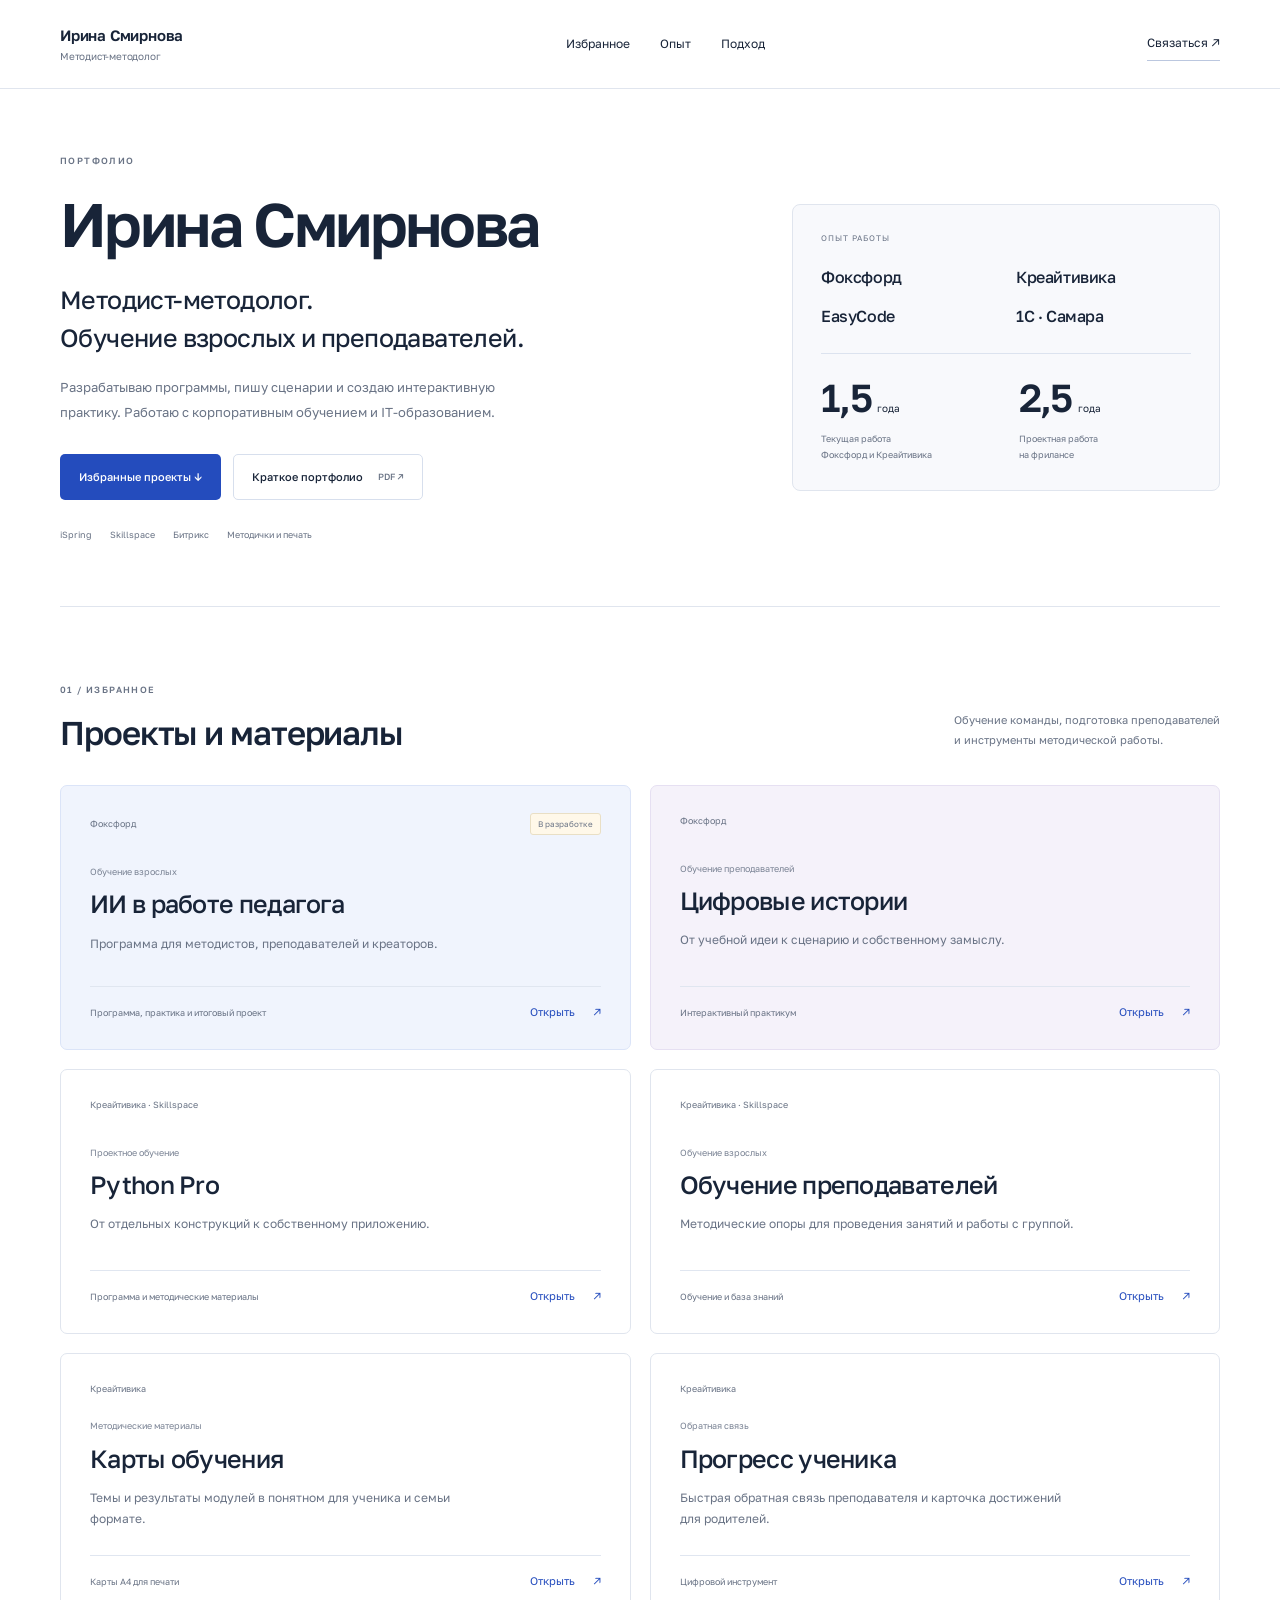
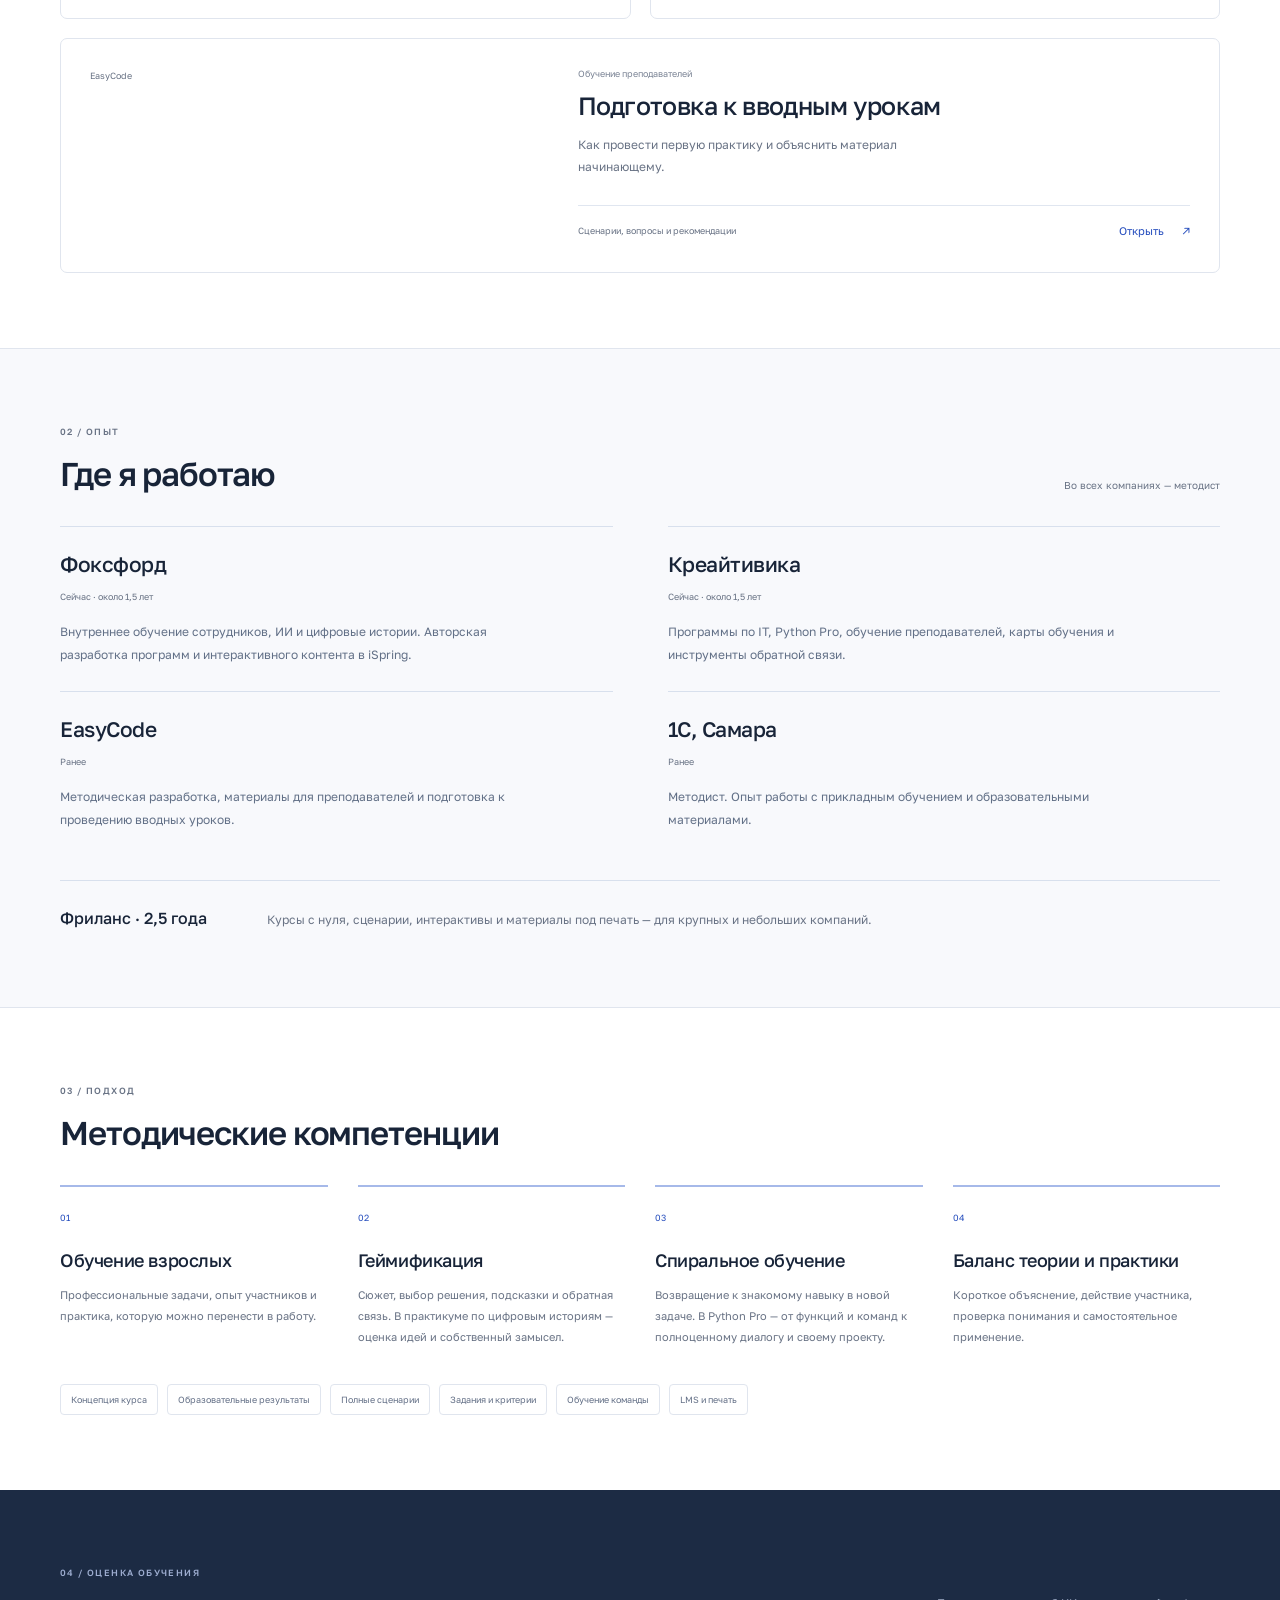
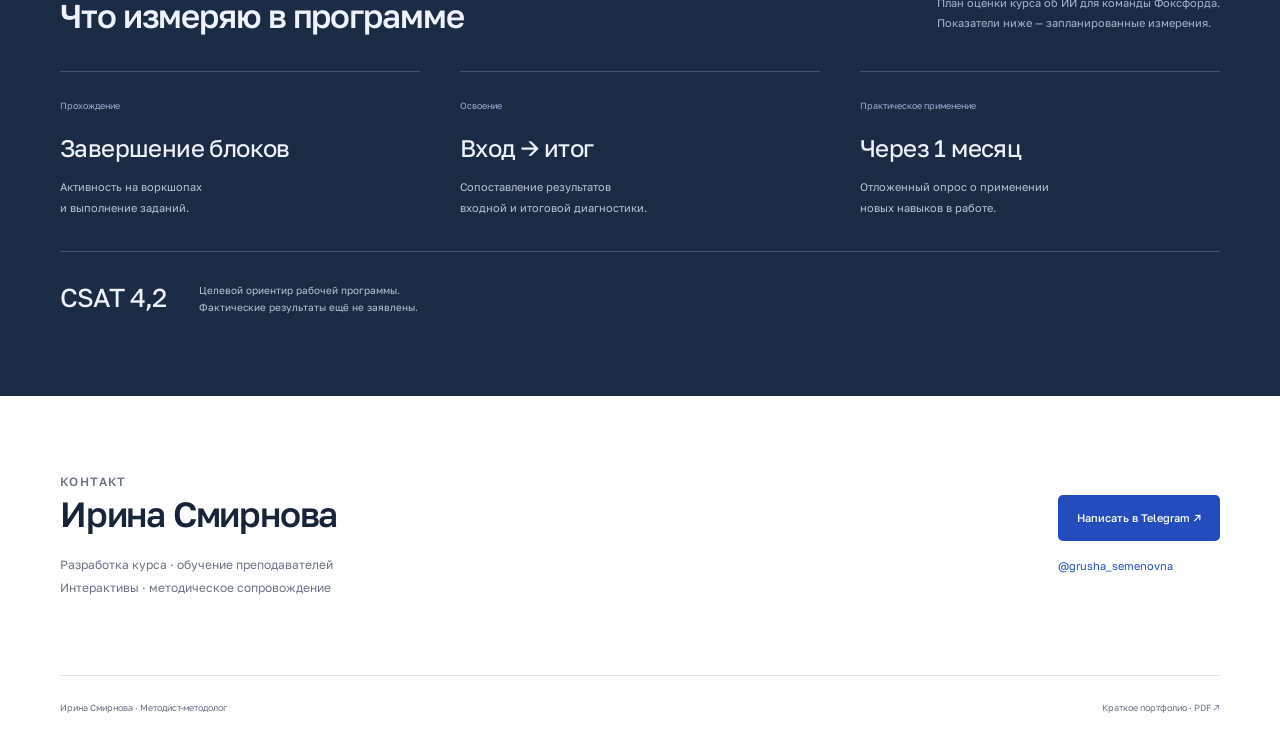
==== index.html @ 862edd88 "Add curated portfolio website and one-page PDF" ====
<!doctype html><html lang="ru"><head><meta charset="utf-8"><meta name="viewport" content="width=device-width,initial-scale=1"><meta name="theme-color" content="#f8f9fc"><meta name="description" content="Ирина Смирнова — методист-методолог. Обучение взрослых и преподавателей, разработка курсов, геймификация, Python Pro и методические материалы."><title>Ирина Смирнова · Методист-методолог</title><link rel="stylesheet" href="style.css"><script src="app.js" defer></script></head><body><a class="skip" href="#main">К содержанию</a>
<header class="header"><div class="wrap nav"><a class="signature" href="#main">Ирина Смирнова<span>Методист-методолог</span></a><nav aria-label="Навигация"><a href="#work">Избранное</a><a href="#experience">Опыт</a><a href="#approach">Подход</a></nav><a class="nav-contact" href="https://t.me/grusha_semenovna" target="_blank" rel="noopener noreferrer">Связаться ↗</a></div></header>
<main id="main"><section class="hero wrap"><div><p class="eyebrow">ПОРТФОЛИО</p><h1>Ирина Смирнова</h1><p class="hero-role">Методист-методолог.<br>Обучение взрослых и преподавателей.</p><p class="hero-intro">Разрабатываю программы, пишу сценарии и создаю интерактивную практику. Работаю с корпоративным обучением и IT-образованием.</p><div class="actions"><a class="button primary" href="#work">Избранные проекты ↓</a><a class="button secondary" href="irina-smirnova-portfolio.pdf" target="_blank" rel="noopener">Краткое портфолио <span class="file-label">PDF ↗</span></a></div><div class="hero-tools"><span>iSpring</span><span>Skillspace</span><span>Битрикс</span><span>Методички и печать</span></div></div><aside class="hero-aside"><div class="aside-label">ОПЫТ РАБОТЫ</div><div class="company-list"><span>Фоксфорд</span><span>Креайтивика</span><span>EasyCode</span><span>1С · Самара</span></div><div class="experience-numbers"><div><strong>1,5<span>года</span></strong><p>Текущая работа<br>Фоксфорд и Креайтивика</p></div><div><strong>2,5<span>года</span></strong><p>Проектная работа<br>на фрилансе</p></div></div></aside></section>
<section class="section wrap" id="work"><div class="section-head"><div><p class="eyebrow">01 / ИЗБРАННОЕ</p><h2>Проекты и материалы</h2></div><p>Обучение команды, подготовка преподавателей<br>и инструменты методической работы.</p></div><div class="project-grid"><article class="project-card featured"><div class="card-meta"><span>Фоксфорд</span><span class="status">В разработке</span></div><div><p class="project-type">Обучение взрослых</p><h3>ИИ в работе педагога</h3><p class="card-subtitle">Программа для методистов, преподавателей и креаторов.</p></div><div class="card-bottom"><span>Программа, практика и итоговый проект</span><button data-open="ai" aria-label="Открыть проект: ИИ в работе педагога">Открыть <span aria-hidden="true">↗</span></button></div></article><article class="project-card featured"><div class="card-meta"><span>Фоксфорд</span></div><div><p class="project-type">Обучение преподавателей</p><h3>Цифровые истории</h3><p class="card-subtitle">От учебной идеи к сценарию и собственному замыслу.</p></div><div class="card-bottom"><span>Интерактивный практикум</span><button data-open="stories" aria-label="Открыть проект: Цифровые истории">Открыть <span aria-hidden="true">↗</span></button></div></article><article class="project-card "><div class="card-meta"><span>Креайтивика · Skillspace</span></div><div><p class="project-type">Проектное обучение</p><h3>Python Pro</h3><p class="card-subtitle">От отдельных конструкций к собственному приложению.</p></div><div class="card-bottom"><span>Программа и методические материалы</span><button data-open="python" aria-label="Открыть проект: Python Pro">Открыть <span aria-hidden="true">↗</span></button></div></article><article class="project-card "><div class="card-meta"><span>Креайтивика · Skillspace</span></div><div><p class="project-type">Обучение взрослых</p><h3>Обучение преподавателей</h3><p class="card-subtitle">Методические опоры для проведения занятий и работы с группой.</p></div><div class="card-bottom"><span>Обучение и база знаний</span><button data-open="teachers" aria-label="Открыть проект: Обучение преподавателей">Открыть <span aria-hidden="true">↗</span></button></div></article><article class="project-card "><div class="card-meta"><span>Креайтивика</span></div><div><p class="project-type">Методические материалы</p><h3>Карты обучения</h3><p class="card-subtitle">Темы и результаты модулей в понятном для ученика и семьи формате.</p></div><div class="card-bottom"><span>Карты A4 для печати</span><button data-open="maps" aria-label="Открыть проект: Карты обучения">Открыть <span aria-hidden="true">↗</span></button></div></article><article class="project-card "><div class="card-meta"><span>Креайтивика</span></div><div><p class="project-type">Обратная связь</p><h3>Прогресс ученика</h3><p class="card-subtitle">Быстрая обратная связь преподавателя и карточка достижений для родителей.</p></div><div class="card-bottom"><span>Цифровой инструмент</span><button data-open="progress" aria-label="Открыть проект: Прогресс ученика">Открыть <span aria-hidden="true">↗</span></button></div></article><article class="project-card "><div class="card-meta"><span>EasyCode</span></div><div><p class="project-type">Обучение преподавателей</p><h3>Подготовка к вводным урокам</h3><p class="card-subtitle">Как провести первую практику и объяснить материал начинающему.</p></div><div class="card-bottom"><span>Сценарии, вопросы и рекомендации</span><button data-open="intro" aria-label="Открыть проект: Подготовка к вводным урокам">Открыть <span aria-hidden="true">↗</span></button></div></article></div></section>
<section class="experience-section" id="experience"><div class="section wrap"><div class="section-head"><div><p class="eyebrow">02 / ОПЫТ</p><h2>Где я работаю</h2></div><span class="small-label">Во всех компаниях — методист</span></div><div class="jobs"><article class="job"><div><h3>Фоксфорд</h3><span>Сейчас · около 1,5 лет</span></div><p>Внутреннее обучение сотрудников, ИИ и цифровые истории. Авторская разработка программ и интерактивного контента в iSpring.</p></article><article class="job"><div><h3>Креайтивика</h3><span>Сейчас · около 1,5 лет</span></div><p>Программы по IT, Python Pro, обучение преподавателей, карты обучения и инструменты обратной связи.</p></article><article class="job"><div><h3>EasyCode</h3><span>Ранее</span></div><p>Методическая разработка, материалы для преподавателей и подготовка к проведению вводных уроков.</p></article><article class="job"><div><h3>1С, Самара</h3><span>Ранее</span></div><p>Методист. Опыт работы с прикладным обучением и образовательными материалами.</p></article></div><div class="freelance"><h3>Фриланс · 2,5 года</h3><p>Курсы с нуля, сценарии, интерактивы и материалы под печать — для крупных и небольших компаний.</p></div></div></section>
<section class="section wrap" id="approach"><div class="section-head"><div><p class="eyebrow">03 / ПОДХОД</p><h2>Методические компетенции</h2></div></div><div class="method-grid"><article><span>01</span><h3>Обучение взрослых</h3><p>Профессиональные задачи, опыт участников и практика, которую можно перенести в работу.</p></article><article><span>02</span><h3>Геймификация</h3><p>Сюжет, выбор решения, подсказки и обратная связь. В практикуме по цифровым историям — оценка идей и собственный замысел.</p></article><article><span>03</span><h3>Спиральное обучение</h3><p>Возвращение к знакомому навыку в новой задаче. В Python Pro — от функций и команд к полноценному диалогу и своему проекту.</p></article><article><span>04</span><h3>Баланс теории и практики</h3><p>Короткое объяснение, действие участника, проверка понимания и самостоятельное применение.</p></article></div><div class="skill-strip"><span>Концепция курса</span><span>Образовательные результаты</span><span>Полные сценарии</span><span>Задания и критерии</span><span>Обучение команды</span><span>LMS и печать</span></div></section>
<section class="metrics-section"><div class="section wrap"><div class="section-head"><div><p class="eyebrow">04 / ОЦЕНКА ОБУЧЕНИЯ</p><h2>Что измеряю в программе</h2></div><p>План оценки курса об ИИ для команды Фоксфорда.<br>Показатели ниже — запланированные измерения.</p></div><div class="metrics"><article><span>Прохождение</span><h3>Завершение блоков</h3><p>Активность на воркшопах<br>и выполнение заданий.</p></article><article><span>Освоение</span><h3>Вход → итог</h3><p>Сопоставление результатов<br>входной и итоговой диагностики.</p></article><article><span>Практическое применение</span><h3>Через 1 месяц</h3><p>Отложенный опрос о применении<br>новых навыков в работе.</p></article></div><div class="csat"><strong>CSAT 4,2</strong><span>Целевой ориентир рабочей программы.<br>Фактические результаты ещё не заявлены.</span></div></div></section>
<section class="contact section wrap"><div><p class="eyebrow">КОНТАКТ</p><h2>Ирина Смирнова</h2><p>Разработка курса · обучение преподавателей<br>Интерактивы · методическое сопровождение</p></div><div><a class="button primary" href="https://t.me/grusha_semenovna" target="_blank" rel="noopener noreferrer">Написать в Telegram ↗</a><a class="contact-handle" href="https://t.me/grusha_semenovna" target="_blank" rel="noopener noreferrer">@grusha_semenovna</a></div></section></main><footer class="wrap footer"><span>Ирина Смирнова · Методист-методолог</span><a href="irina-smirnova-portfolio.pdf" target="_blank" rel="noopener">Краткое портфолио · PDF ↗</a></footer><dialog id="project-dialog" aria-labelledby="project-title"><div class="dialog-top"><span id="project-company"></span><button id="close-project" aria-label="Закрыть">×</button></div><div id="project-content"></div></dialog></body></html>
---- style.css ----
@import url('https://fonts.googleapis.com/css2?family=Golos+Text:wght@400;450;500;550;600;650;700&display=swap');
:root{--ink:#182438;--muted:#697385;--blue:#244cbd;--line:#e0e5ee;--light:#f8f9fc}*{box-sizing:border-box}html{scroll-behavior:smooth;scroll-padding-top:100px}body{margin:0;color:var(--ink);background:#fff;font:14px/1.7 'Golos Text',Arial,sans-serif}a{color:inherit;text-decoration:none}button{font:inherit;cursor:pointer}a:hover{color:var(--blue)}:focus-visible{outline:3px solid #c99430;outline-offset:5px}::selection{background:#dfe7ff}.wrap{width:min(1160px,calc(100% - 96px));margin:auto}.header{position:sticky;top:0;z-index:20;background:#ffffffed;backdrop-filter:blur(12px);border-bottom:1px solid var(--line)}.nav{height:88px;display:flex;justify-content:space-between;align-items:center;gap:30px}.signature{font-size:15px;font-weight:600;letter-spacing:-.2px;line-height:1.4}.signature span{display:block;font-size:10px;font-weight:400;color:var(--muted);margin-top:3px}.nav nav{display:flex;gap:30px;font-size:12px}.nav-contact{font-size:12px;border-bottom:1px solid #bbc7df;padding:6px 0}.hero{display:grid;grid-template-columns:1.5fr 1fr;gap:90px;align-items:center;padding-top:64px;padding-bottom:64px}.eyebrow{font-size:9px;letter-spacing:1.4px;font-weight:550;color:var(--muted);margin:0 0 22px}.hero h1{font-size:clamp(36px,4.8vw,62px);line-height:1.12;font-weight:600;letter-spacing:-2.6px;margin:0 0 22px}.hero-role{font-size:25px;font-weight:450;line-height:1.5;letter-spacing:-.6px;margin:0 0 19px}.hero-intro{font-size:13px;color:var(--muted);line-height:1.9;max-width:490px;margin:0}.actions{display:flex;gap:12px;flex-wrap:wrap;margin-top:30px}.button{display:inline-flex;align-items:center;justify-content:center;gap:15px;border:1px solid transparent;border-radius:5px;padding:13px 18px;font-size:11px;font-weight:500;line-height:1.6;transition:background .15s}.primary{background:var(--blue);color:white}.primary:hover{background:#193b9e;color:white}.secondary{background:white;border-color:#d7dfed}.secondary:hover{background:#f6f8fc}.file-label{font-size:9px;color:var(--muted)}.hero-tools{display:flex;gap:18px;flex-wrap:wrap;font-size:9px;color:var(--muted);margin-top:27px}.hero-aside{border:1px solid var(--line);border-radius:8px;padding:27px 28px;background:var(--light)}.aside-label{font-size:8px;letter-spacing:1px;color:var(--muted);margin-bottom:20px}.company-list{display:grid;grid-template-columns:1fr 1fr;gap:17px 20px;font-size:16px;line-height:1.4;font-weight:500;letter-spacing:-.4px}.experience-numbers{display:grid;grid-template-columns:1fr 1fr;gap:25px;border-top:1px solid #dce3ef;margin-top:26px;padding-top:24px}.experience-numbers strong{font-size:39px;line-height:1;font-weight:550;letter-spacing:-1.6px}.experience-numbers strong span{font-size:10px;font-weight:400;letter-spacing:0;margin-left:6px}.experience-numbers p{font-size:9px;line-height:1.8;color:var(--muted);margin:12px 0 0}.section{padding-top:75px;padding-bottom:75px}#work{border-top:1px solid var(--line)}.section-head{display:flex;justify-content:space-between;align-items:flex-end;gap:40px;margin-bottom:32px}.section-head .eyebrow{margin-bottom:14px}.section-head h2{font-size:33px;font-weight:550;letter-spacing:-1.1px;line-height:1.25;margin:0}.section-head>p{font-size:11px;color:var(--muted);line-height:1.8;margin:0 0 3px}.project-grid{display:grid;grid-template-columns:1fr 1fr;gap:19px}.project-card{border:1px solid var(--line);border-radius:7px;min-height:265px;padding:27px 29px;display:flex;flex-direction:column;justify-content:space-between;gap:22px;background:white}.project-card.featured{background:#f0f4fd;border-color:#dbe4f8}.project-card.featured:nth-child(2){background:#f5f2fa;border-color:#e6e0f2}.card-meta{display:flex;justify-content:space-between;align-items:center;gap:15px;font-size:9px;color:var(--muted)}.status{font-size:8px;background:#fff8e9;padding:4px 7px;border:1px solid #e9dfc5;border-radius:3px;line-height:1.5;white-space:nowrap}.project-type{font-size:9px;color:#7b8495;margin:0 0 9px}.project-card h3{font-size:25px;font-weight:500;letter-spacing:-.7px;line-height:1.25;margin:0 0 13px}.card-subtitle{font-size:12px;line-height:1.8;max-width:400px;color:var(--muted);margin:0}.card-bottom{border-top:1px solid #e0e6f0;display:flex;justify-content:space-between;gap:20px;align-items:center;padding-top:16px;margin-top:3px}.card-bottom>span{font-size:9px;color:var(--muted)}.card-bottom button{background:none;border:0;padding:0;display:flex;gap:18px;color:var(--blue);font-size:11px;white-space:nowrap}.project-card:last-child{grid-column:1/-1;min-height:235px;display:grid;grid-template-columns:1fr 1.4fr;gap:20px 50px;align-items:start}.project-card:last-child .card-meta{grid-row:1/3;display:block;padding-top:2px}.project-card:last-child .card-bottom{grid-column:2}.experience-section{background:var(--light);border-block:1px solid var(--line)}.small-label{font-size:10px;color:var(--muted)}.jobs{display:grid;grid-template-columns:1fr 1fr;gap:0 55px}.job{display:grid;grid-template-columns:1fr;gap:14px;border-top:1px solid #d8e0ed;padding:24px 0}.job h3{font-size:21px;font-weight:500;letter-spacing:-.5px;line-height:1.3;margin:0 0 5px}.job span{font-size:9px;color:var(--muted)}.job p{font-size:12px;line-height:1.9;color:#627087;margin:0;max-width:450px}.freelance{display:flex;align-items:baseline;gap:60px;margin-top:24px;border-top:1px solid #d8e0ed;padding-top:24px}.freelance h3{font-size:16px;font-weight:500;white-space:nowrap;margin:0}.freelance p{font-size:12px;color:var(--muted);margin:0}.method-grid{display:grid;grid-template-columns:repeat(4,1fr);gap:30px}.method-grid article{border-top:2px solid #a6b9e9;padding-top:17px}.method-grid article>span{font-size:9px;color:var(--blue)}.method-grid h3{font-size:18px;font-weight:500;letter-spacing:-.4px;line-height:1.35;margin:20px 0 13px}.method-grid p{font-size:11px;line-height:1.9;color:var(--muted);margin:0}.skill-strip{display:flex;flex-wrap:wrap;gap:9px;margin-top:36px}.skill-strip span{border:1px solid var(--line);border-radius:4px;padding:7px 10px;font-size:9px;color:#647087}.metrics-section{background:#1c2b44;color:#edf2fc}.metrics-section .eyebrow{color:#9dadd0}.metrics-section .section-head>p{color:#aab8d1}.metrics{display:grid;grid-template-columns:repeat(3,1fr);gap:40px;margin-top:35px}.metrics article{border-top:1px solid #465574;padding-top:20px}.metrics article>span{font-size:9px;color:#9eb1d7}.metrics h3{font-size:24px;font-weight:450;letter-spacing:-.6px;margin:17px 0 14px;line-height:1.25}.metrics p{font-size:11px;color:#b9c5db;line-height:1.9;margin:0}.csat{display:flex;gap:32px;align-items:center;border-top:1px solid #465574;margin-top:33px;padding-top:24px}.csat strong{font-size:26px;letter-spacing:-.8px;font-weight:450}.csat>span{font-size:10px;color:#b9c5db;line-height:1.7}.contact{display:flex;justify-content:space-between;align-items:center;gap:40px}.contact h2{font-size:35px;font-weight:550;letter-spacing:-1.2px;line-height:1.25;margin:0 0 17px}.contact p{font-size:12px;color:var(--muted);line-height:1.9;margin:0}.contact-handle{display:block;font-size:11px;color:var(--blue);margin-top:16px}.footer{display:flex;justify-content:space-between;align-items:center;gap:25px;border-top:1px solid var(--line);padding-top:24px;padding-bottom:29px;color:var(--muted);font-size:9px}.skip{position:fixed;left:15px;top:-80px;background:var(--blue);padding:10px 20px;color:white;z-index:50}.skip:focus{top:10px}dialog{border:0;border-radius:9px;width:min(640px,calc(100% - 36px));max-height:85vh;background:white;padding:26px 32px 29px;color:var(--ink);box-shadow:0 20px 100px #12234455}dialog::backdrop{background:#16223bba;backdrop-filter:blur(4px)}.dialog-top{display:flex;justify-content:space-between;align-items:center;font-size:10px;color:var(--muted);border-bottom:1px solid var(--line);padding-bottom:17px;margin-bottom:25px}.dialog-top button{background:none;border:0;font-size:29px;line-height:1;padding:0 4px}#project-content .eyebrow{font-size:9px;margin-bottom:12px}#project-content h2{font-size:31px;font-weight:500;letter-spacing:-1px;line-height:1.25;margin:0 0 18px}.dialog-subtitle{font-size:13px;color:var(--muted);line-height:1.8}#project-content ul{list-style:none;margin:23px 0;padding:0}#project-content li{font-size:12px;line-height:1.9;color:#5b6b83;padding:11px 0 11px 19px;border-top:1px solid #e8ecf3;position:relative}#project-content li:before{content:'•';position:absolute;left:0;color:var(--blue)}.dialog-links{display:flex;flex-wrap:wrap;gap:10px;margin-top:25px}.access-note{font-size:9px;color:var(--muted);margin-top:18px}.modal-open{overflow:hidden}
@media(max-width:1000px){.wrap{width:calc(100% - 64px)}.hero{gap:45px}.hero h1{font-size:47px}.hero-role{font-size:22px}.hero-aside{padding:24px}.company-list{font-size:15px}.experience-numbers{gap:15px}.experience-numbers strong{font-size:33px}.project-card{padding:24px}.project-card h3{font-size:23px}.method-grid{gap:22px}.method-grid h3{font-size:16px}.card-bottom{gap:10px}.card-bottom>span{max-width:220px}.jobs{gap:0 35px}}
@media(max-width:760px){.nav nav{gap:18px;font-size:11px}.signature{font-size:13px}.hero{gap:30px;grid-template-columns:1.25fr 1fr;padding-block:45px}.hero h1{font-size:41px;letter-spacing:-1.7px}.hero-role{font-size:19px}.hero-intro{font-size:12px}.actions{gap:10px}.hero-aside{padding:20px}.company-list{font-size:13px;gap:15px}.experience-numbers strong{font-size:29px}.experience-numbers strong span{font-size:8px}.experience-numbers p{font-size:8px}.button{padding:11px 14px;font-size:10px}.section{padding-block:60px}.section-head{gap:25px}.section-head h2{font-size:29px}.section-head>p{font-size:10px}.project-grid{gap:16px}.project-card{padding:22px}.project-card h3{font-size:22px}.card-bottom{flex-wrap:wrap;gap:14px}.card-bottom>span{font-size:8px}.project-card:last-child{gap:20px 25px}.method-grid{grid-template-columns:1fr 1fr;gap:30px}.method-grid h3{font-size:20px}.metrics{gap:25px}.metrics h3{font-size:21px}.contact h2{font-size:30px}.freelance{gap:30px}}
@media(max-width:560px){html{scroll-padding-top:120px}.wrap{width:calc(100% - 40px)}.nav{height:auto;min-height:95px;flex-wrap:wrap;gap:12px;padding-top:15px;padding-bottom:13px}.signature{font-size:14px}.signature span{font-size:9px}.nav nav{order:3;width:100%;justify-content:space-between;font-size:10px}.nav-contact{font-size:10px;margin-left:auto}.hero{display:block;padding-top:36px;padding-bottom:40px}.hero .eyebrow{font-size:8px;margin-bottom:20px}.hero h1{font-size:clamp(30px,8.5vw,46px);letter-spacing:-1.5px;margin-bottom:20px}.hero-role{font-size:21px;letter-spacing:-.5px;line-height:1.45}.hero-intro{font-size:12px;line-height:1.9}.actions{margin-top:25px;gap:10px}.button{padding:12px 15px;font-size:10px}.hero-tools{font-size:8px;gap:13px;margin-top:23px}.hero-aside{margin-top:32px;padding:24px}.company-list{font-size:16px;gap:17px 22px}.aside-label{font-size:8px}.experience-numbers{gap:25px;padding-top:21px;margin-top:23px}.experience-numbers strong{font-size:36px}.experience-numbers strong span{font-size:10px}.experience-numbers p{font-size:9px}.section{padding-block:48px}.section-head{display:block;margin-bottom:25px}.section-head .eyebrow{font-size:8px;margin-bottom:13px}.section-head h2{font-size:29px;letter-spacing:-1px}.section-head>p{font-size:11px;margin-top:15px;line-height:1.8}.project-grid{grid-template-columns:1fr;gap:16px}.project-card{min-height:250px;padding:23px;gap:21px}.project-card h3{font-size:26px;letter-spacing:-.7px}.project-type{font-size:9px}.card-subtitle{font-size:12px}.card-meta{font-size:9px}.card-bottom{gap:16px;flex-wrap:nowrap}.card-bottom>span{font-size:8px;max-width:185px}.card-bottom button{font-size:11px;gap:12px}.project-card:last-child{display:flex;min-height:260px;gap:21px}.project-card:last-child .card-meta{padding:0;display:flex}.jobs{grid-template-columns:1fr;gap:0}.job{padding:23px 0;gap:12px}.job h3{font-size:23px}.job p{font-size:12px}.small-label{display:block;margin-top:15px}.freelance{display:block;margin-top:10px;padding-top:23px}.freelance h3{font-size:19px;margin-bottom:12px}.freelance p{font-size:12px;line-height:1.9}.method-grid{grid-template-columns:1fr;gap:26px}.method-grid article{padding-top:16px}.method-grid h3{font-size:22px;margin:14px 0 12px}.method-grid p{font-size:12px}.skill-strip{gap:7px;margin-top:29px}.skill-strip span{font-size:8px;padding:6px 9px}.metrics{grid-template-columns:1fr;gap:26px;margin-top:28px}.metrics article{padding-top:18px}.metrics h3{font-size:26px;margin:13px 0 12px}.metrics p{font-size:12px}.metrics article>span{font-size:10px}.csat{gap:20px;align-items:flex-start;margin-top:30px;padding-top:23px}.csat strong{font-size:24px;white-space:nowrap}.csat>span{font-size:9px}.contact{display:block}.contact h2{font-size:31px}.contact p{font-size:12px}.contact>div+div{margin-top:25px}.contact .button{font-size:11px;padding:13px 18px}.footer{font-size:8px;gap:20px;align-items:flex-start}.footer>span{max-width:175px}.footer>a{max-width:130px;text-align:right}dialog{padding:22px 24px}.dialog-top{margin-bottom:23px}#project-content h2{font-size:27px}.dialog-subtitle{font-size:12px}#project-content li{font-size:12px}.dialog-links .button{font-size:10px}}
@media(prefers-reduced-motion:reduce){html{scroll-behavior:auto}*{transition:none!important}}
@media print{.header,.actions,.hero-tools,.card-bottom button,.footer,.contact{display:none}.wrap{width:100%}.section,.hero{padding:20px 0}.hero{display:block}.hero-aside{display:none}.hero h1{font-size:35px}.hero-role{font-size:20px}.project-card{break-inside:avoid;min-height:200px}.section-head h2{font-size:24px}.project-card h3{font-size:20px}.project-card:last-child{display:flex;grid-column:auto}.metrics-section{background:#fff;color:var(--ink)}.metrics-section p,.metrics-section span{color:var(--muted)}*{print-color-adjust:exact}@page{size:A4;margin:15mm}}
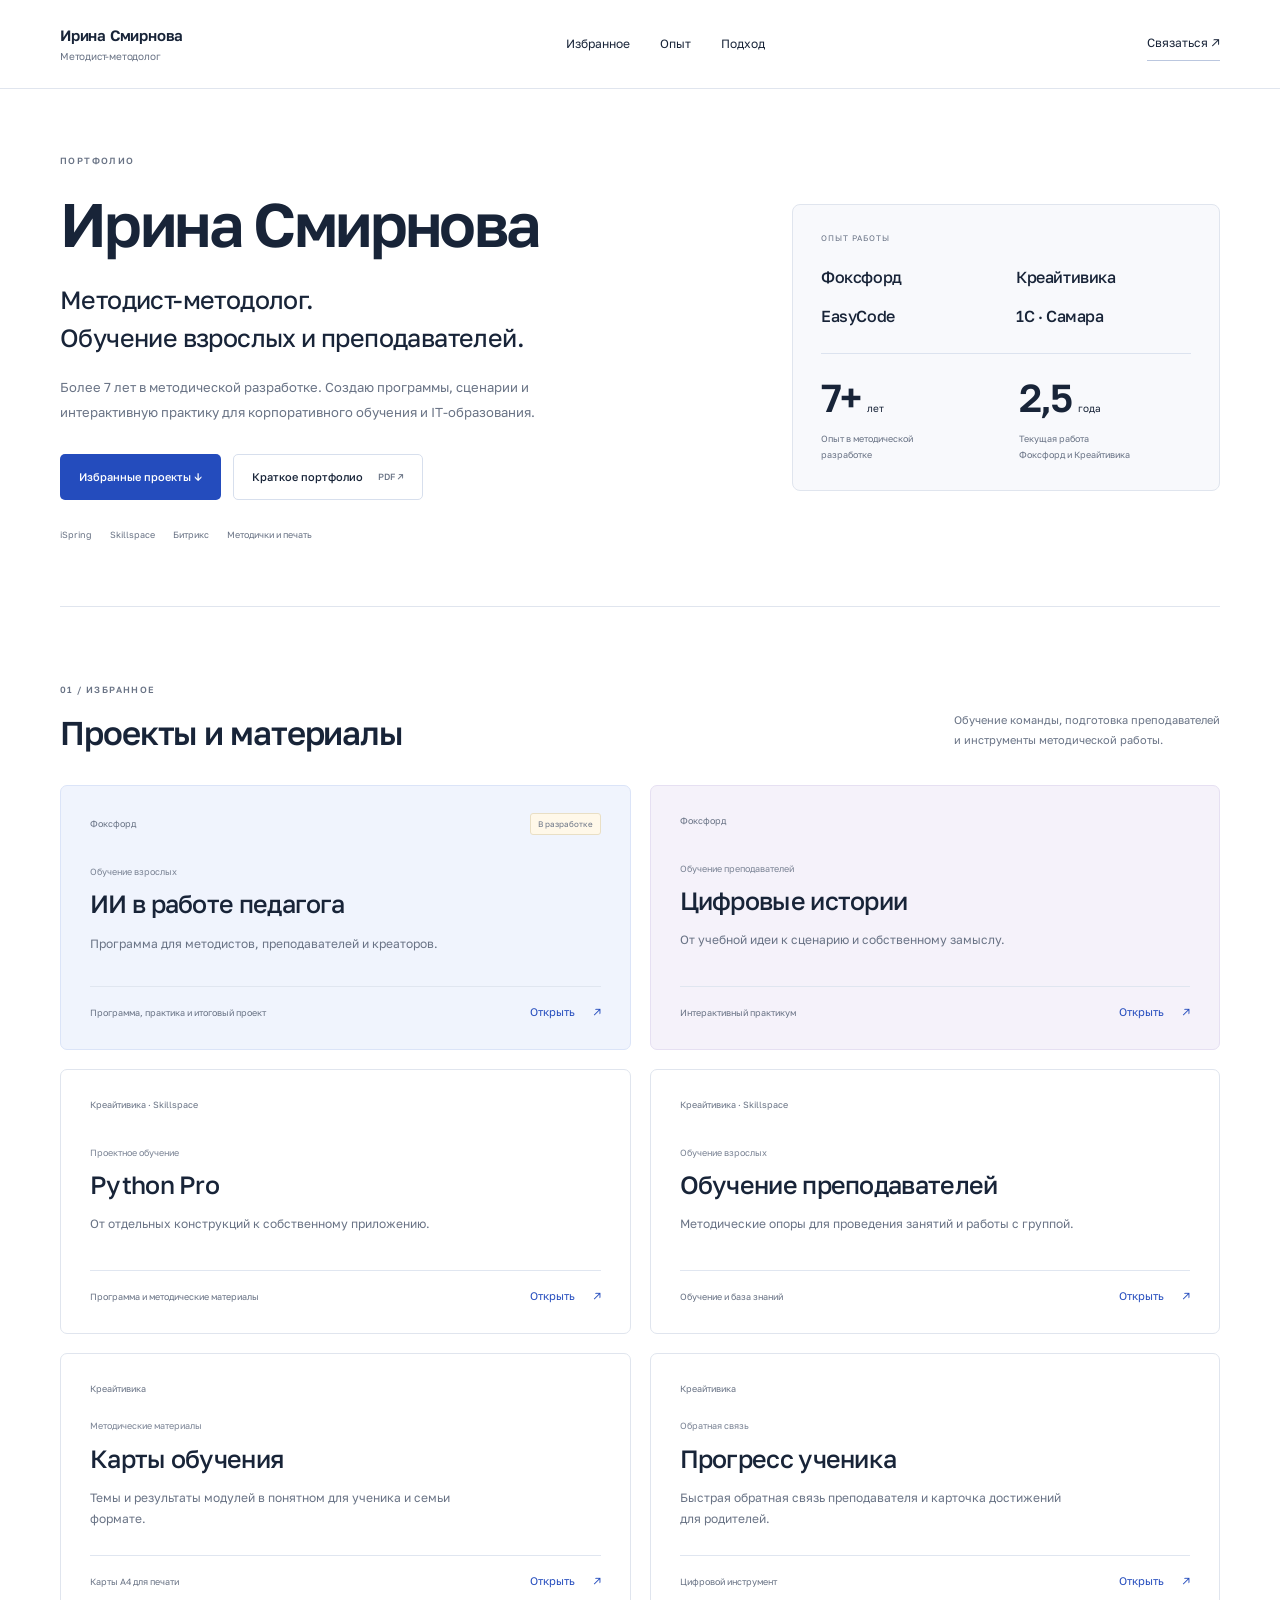
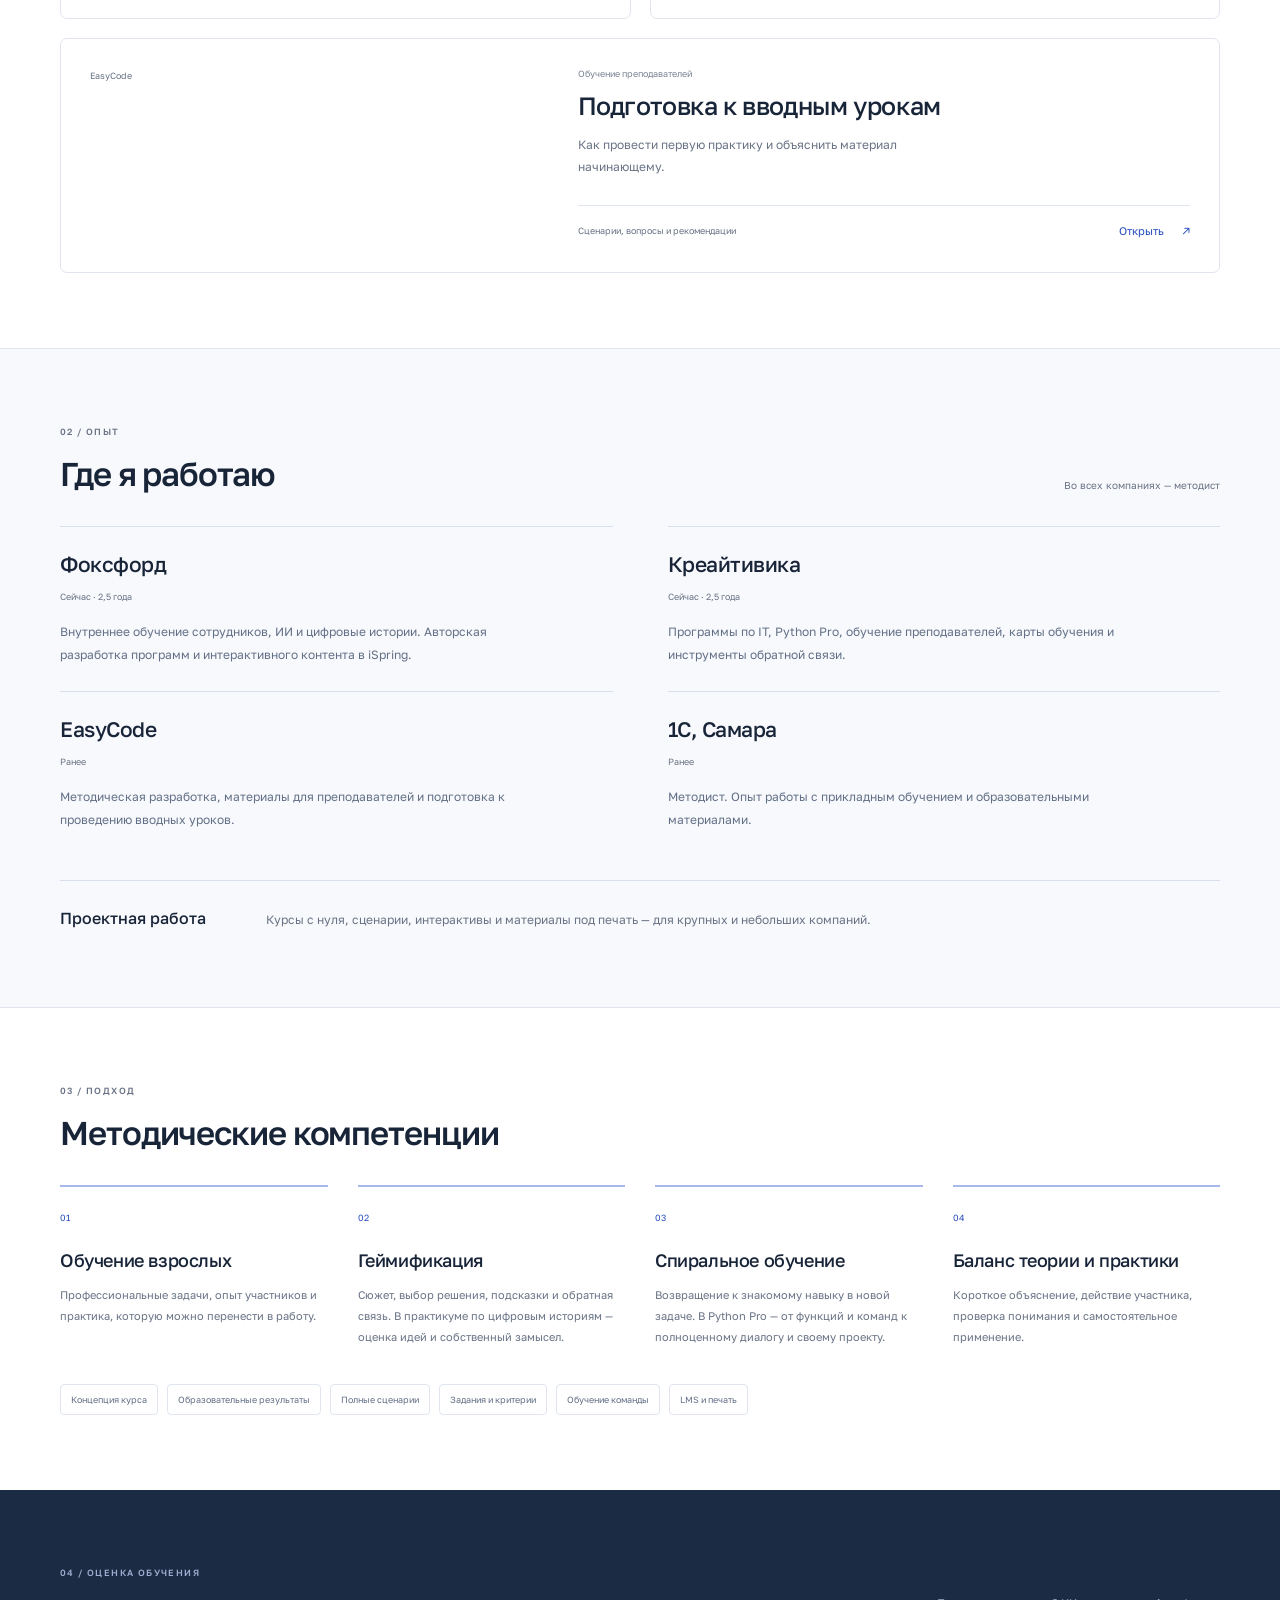
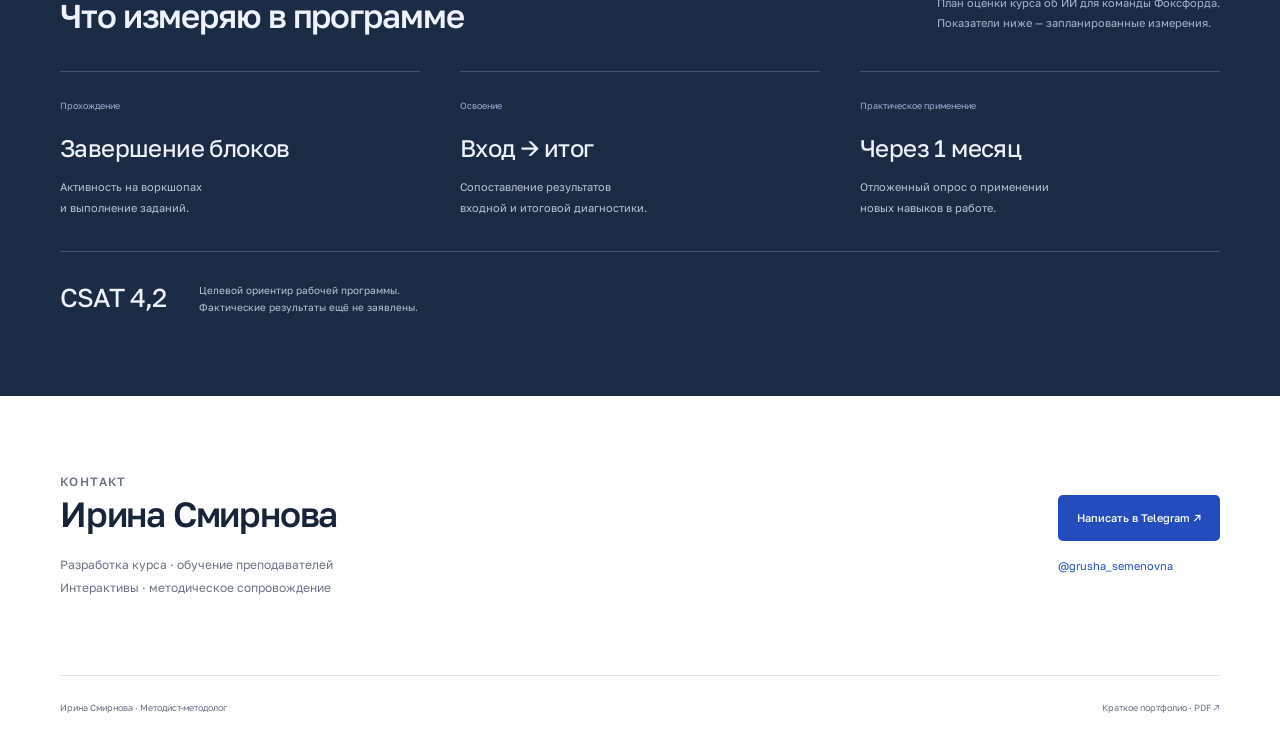
==== commit 8cdcfe6a: "Correct experience: over 7 years in methodological development, 2.5 years current roles" ====
--- a/index.html
+++ b/index.html
@@ -1,8 +1,8 @@
 <!doctype html><html lang="ru"><head><meta charset="utf-8"><meta name="viewport" content="width=device-width,initial-scale=1"><meta name="theme-color" content="#f8f9fc"><meta name="description" content="Ирина Смирнова — методист-методолог. Обучение взрослых и преподавателей, разработка курсов, геймификация, Python Pro и методические материалы."><title>Ирина Смирнова · Методист-методолог</title><link rel="stylesheet" href="style.css"><script src="app.js" defer></script></head><body><a class="skip" href="#main">К содержанию</a>
 <header class="header"><div class="wrap nav"><a class="signature" href="#main">Ирина Смирнова<span>Методист-методолог</span></a><nav aria-label="Навигация"><a href="#work">Избранное</a><a href="#experience">Опыт</a><a href="#approach">Подход</a></nav><a class="nav-contact" href="https://t.me/grusha_semenovna" target="_blank" rel="noopener noreferrer">Связаться ↗</a></div></header>
-<main id="main"><section class="hero wrap"><div><p class="eyebrow">ПОРТФОЛИО</p><h1>Ирина Смирнова</h1><p class="hero-role">Методист-методолог.<br>Обучение взрослых и преподавателей.</p><p class="hero-intro">Разрабатываю программы, пишу сценарии и создаю интерактивную практику. Работаю с корпоративным обучением и IT-образованием.</p><div class="actions"><a class="button primary" href="#work">Избранные проекты ↓</a><a class="button secondary" href="irina-smirnova-portfolio.pdf" target="_blank" rel="noopener">Краткое портфолио <span class="file-label">PDF ↗</span></a></div><div class="hero-tools"><span>iSpring</span><span>Skillspace</span><span>Битрикс</span><span>Методички и печать</span></div></div><aside class="hero-aside"><div class="aside-label">ОПЫТ РАБОТЫ</div><div class="company-list"><span>Фоксфорд</span><span>Креайтивика</span><span>EasyCode</span><span>1С · Самара</span></div><div class="experience-numbers"><div><strong>1,5<span>года</span></strong><p>Текущая работа<br>Фоксфорд и Креайтивика</p></div><div><strong>2,5<span>года</span></strong><p>Проектная работа<br>на фрилансе</p></div></div></aside></section>
+<main id="main"><section class="hero wrap"><div><p class="eyebrow">ПОРТФОЛИО</p><h1>Ирина Смирнова</h1><p class="hero-role">Методист-методолог.<br>Обучение взрослых и преподавателей.</p><p class="hero-intro">Более 7 лет в методической разработке. Создаю программы, сценарии и интерактивную практику для корпоративного обучения и IT-образования.</p><div class="actions"><a class="button primary" href="#work">Избранные проекты ↓</a><a class="button secondary" href="irina-smirnova-portfolio.pdf" target="_blank" rel="noopener">Краткое портфолио <span class="file-label">PDF ↗</span></a></div><div class="hero-tools"><span>iSpring</span><span>Skillspace</span><span>Битрикс</span><span>Методички и печать</span></div></div><aside class="hero-aside"><div class="aside-label">ОПЫТ РАБОТЫ</div><div class="company-list"><span>Фоксфорд</span><span>Креайтивика</span><span>EasyCode</span><span>1С · Самара</span></div><div class="experience-numbers"><div><strong>7+<span>лет</span></strong><p>Опыт в методической<br>разработке</p></div><div><strong>2,5<span>года</span></strong><p>Текущая работа<br>Фоксфорд и Креайтивика</p></div></div></aside></section>
 <section class="section wrap" id="work"><div class="section-head"><div><p class="eyebrow">01 / ИЗБРАННОЕ</p><h2>Проекты и материалы</h2></div><p>Обучение команды, подготовка преподавателей<br>и инструменты методической работы.</p></div><div class="project-grid"><article class="project-card featured"><div class="card-meta"><span>Фоксфорд</span><span class="status">В разработке</span></div><div><p class="project-type">Обучение взрослых</p><h3>ИИ в работе педагога</h3><p class="card-subtitle">Программа для методистов, преподавателей и креаторов.</p></div><div class="card-bottom"><span>Программа, практика и итоговый проект</span><button data-open="ai" aria-label="Открыть проект: ИИ в работе педагога">Открыть <span aria-hidden="true">↗</span></button></div></article><article class="project-card featured"><div class="card-meta"><span>Фоксфорд</span></div><div><p class="project-type">Обучение преподавателей</p><h3>Цифровые истории</h3><p class="card-subtitle">От учебной идеи к сценарию и собственному замыслу.</p></div><div class="card-bottom"><span>Интерактивный практикум</span><button data-open="stories" aria-label="Открыть проект: Цифровые истории">Открыть <span aria-hidden="true">↗</span></button></div></article><article class="project-card "><div class="card-meta"><span>Креайтивика · Skillspace</span></div><div><p class="project-type">Проектное обучение</p><h3>Python Pro</h3><p class="card-subtitle">От отдельных конструкций к собственному приложению.</p></div><div class="card-bottom"><span>Программа и методические материалы</span><button data-open="python" aria-label="Открыть проект: Python Pro">Открыть <span aria-hidden="true">↗</span></button></div></article><article class="project-card "><div class="card-meta"><span>Креайтивика · Skillspace</span></div><div><p class="project-type">Обучение взрослых</p><h3>Обучение преподавателей</h3><p class="card-subtitle">Методические опоры для проведения занятий и работы с группой.</p></div><div class="card-bottom"><span>Обучение и база знаний</span><button data-open="teachers" aria-label="Открыть проект: Обучение преподавателей">Открыть <span aria-hidden="true">↗</span></button></div></article><article class="project-card "><div class="card-meta"><span>Креайтивика</span></div><div><p class="project-type">Методические материалы</p><h3>Карты обучения</h3><p class="card-subtitle">Темы и результаты модулей в понятном для ученика и семьи формате.</p></div><div class="card-bottom"><span>Карты A4 для печати</span><button data-open="maps" aria-label="Открыть проект: Карты обучения">Открыть <span aria-hidden="true">↗</span></button></div></article><article class="project-card "><div class="card-meta"><span>Креайтивика</span></div><div><p class="project-type">Обратная связь</p><h3>Прогресс ученика</h3><p class="card-subtitle">Быстрая обратная связь преподавателя и карточка достижений для родителей.</p></div><div class="card-bottom"><span>Цифровой инструмент</span><button data-open="progress" aria-label="Открыть проект: Прогресс ученика">Открыть <span aria-hidden="true">↗</span></button></div></article><article class="project-card "><div class="card-meta"><span>EasyCode</span></div><div><p class="project-type">Обучение преподавателей</p><h3>Подготовка к вводным урокам</h3><p class="card-subtitle">Как провести первую практику и объяснить материал начинающему.</p></div><div class="card-bottom"><span>Сценарии, вопросы и рекомендации</span><button data-open="intro" aria-label="Открыть проект: Подготовка к вводным урокам">Открыть <span aria-hidden="true">↗</span></button></div></article></div></section>
-<section class="experience-section" id="experience"><div class="section wrap"><div class="section-head"><div><p class="eyebrow">02 / ОПЫТ</p><h2>Где я работаю</h2></div><span class="small-label">Во всех компаниях — методист</span></div><div class="jobs"><article class="job"><div><h3>Фоксфорд</h3><span>Сейчас · около 1,5 лет</span></div><p>Внутреннее обучение сотрудников, ИИ и цифровые истории. Авторская разработка программ и интерактивного контента в iSpring.</p></article><article class="job"><div><h3>Креайтивика</h3><span>Сейчас · около 1,5 лет</span></div><p>Программы по IT, Python Pro, обучение преподавателей, карты обучения и инструменты обратной связи.</p></article><article class="job"><div><h3>EasyCode</h3><span>Ранее</span></div><p>Методическая разработка, материалы для преподавателей и подготовка к проведению вводных уроков.</p></article><article class="job"><div><h3>1С, Самара</h3><span>Ранее</span></div><p>Методист. Опыт работы с прикладным обучением и образовательными материалами.</p></article></div><div class="freelance"><h3>Фриланс · 2,5 года</h3><p>Курсы с нуля, сценарии, интерактивы и материалы под печать — для крупных и небольших компаний.</p></div></div></section>
+<section class="experience-section" id="experience"><div class="section wrap"><div class="section-head"><div><p class="eyebrow">02 / ОПЫТ</p><h2>Где я работаю</h2></div><span class="small-label">Во всех компаниях — методист</span></div><div class="jobs"><article class="job"><div><h3>Фоксфорд</h3><span>Сейчас · 2,5 года</span></div><p>Внутреннее обучение сотрудников, ИИ и цифровые истории. Авторская разработка программ и интерактивного контента в iSpring.</p></article><article class="job"><div><h3>Креайтивика</h3><span>Сейчас · 2,5 года</span></div><p>Программы по IT, Python Pro, обучение преподавателей, карты обучения и инструменты обратной связи.</p></article><article class="job"><div><h3>EasyCode</h3><span>Ранее</span></div><p>Методическая разработка, материалы для преподавателей и подготовка к проведению вводных уроков.</p></article><article class="job"><div><h3>1С, Самара</h3><span>Ранее</span></div><p>Методист. Опыт работы с прикладным обучением и образовательными материалами.</p></article></div><div class="freelance"><h3>Проектная работа</h3><p>Курсы с нуля, сценарии, интерактивы и материалы под печать — для крупных и небольших компаний.</p></div></div></section>
 <section class="section wrap" id="approach"><div class="section-head"><div><p class="eyebrow">03 / ПОДХОД</p><h2>Методические компетенции</h2></div></div><div class="method-grid"><article><span>01</span><h3>Обучение взрослых</h3><p>Профессиональные задачи, опыт участников и практика, которую можно перенести в работу.</p></article><article><span>02</span><h3>Геймификация</h3><p>Сюжет, выбор решения, подсказки и обратная связь. В практикуме по цифровым историям — оценка идей и собственный замысел.</p></article><article><span>03</span><h3>Спиральное обучение</h3><p>Возвращение к знакомому навыку в новой задаче. В Python Pro — от функций и команд к полноценному диалогу и своему проекту.</p></article><article><span>04</span><h3>Баланс теории и практики</h3><p>Короткое объяснение, действие участника, проверка понимания и самостоятельное применение.</p></article></div><div class="skill-strip"><span>Концепция курса</span><span>Образовательные результаты</span><span>Полные сценарии</span><span>Задания и критерии</span><span>Обучение команды</span><span>LMS и печать</span></div></section>
 <section class="metrics-section"><div class="section wrap"><div class="section-head"><div><p class="eyebrow">04 / ОЦЕНКА ОБУЧЕНИЯ</p><h2>Что измеряю в программе</h2></div><p>План оценки курса об ИИ для команды Фоксфорда.<br>Показатели ниже — запланированные измерения.</p></div><div class="metrics"><article><span>Прохождение</span><h3>Завершение блоков</h3><p>Активность на воркшопах<br>и выполнение заданий.</p></article><article><span>Освоение</span><h3>Вход → итог</h3><p>Сопоставление результатов<br>входной и итоговой диагностики.</p></article><article><span>Практическое применение</span><h3>Через 1 месяц</h3><p>Отложенный опрос о применении<br>новых навыков в работе.</p></article></div><div class="csat"><strong>CSAT 4,2</strong><span>Целевой ориентир рабочей программы.<br>Фактические результаты ещё не заявлены.</span></div></div></section>
 <section class="contact section wrap"><div><p class="eyebrow">КОНТАКТ</p><h2>Ирина Смирнова</h2><p>Разработка курса · обучение преподавателей<br>Интерактивы · методическое сопровождение</p></div><div><a class="button primary" href="https://t.me/grusha_semenovna" target="_blank" rel="noopener noreferrer">Написать в Telegram ↗</a><a class="contact-handle" href="https://t.me/grusha_semenovna" target="_blank" rel="noopener noreferrer">@grusha_semenovna</a></div></section></main><footer class="wrap footer"><span>Ирина Смирнова · Методист-методолог</span><a href="irina-smirnova-portfolio.pdf" target="_blank" rel="noopener">Краткое портфолио · PDF ↗</a></footer><dialog id="project-dialog" aria-labelledby="project-title"><div class="dialog-top"><span id="project-company"></span><button id="close-project" aria-label="Закрыть">×</button></div><div id="project-content"></div></dialog></body></html>
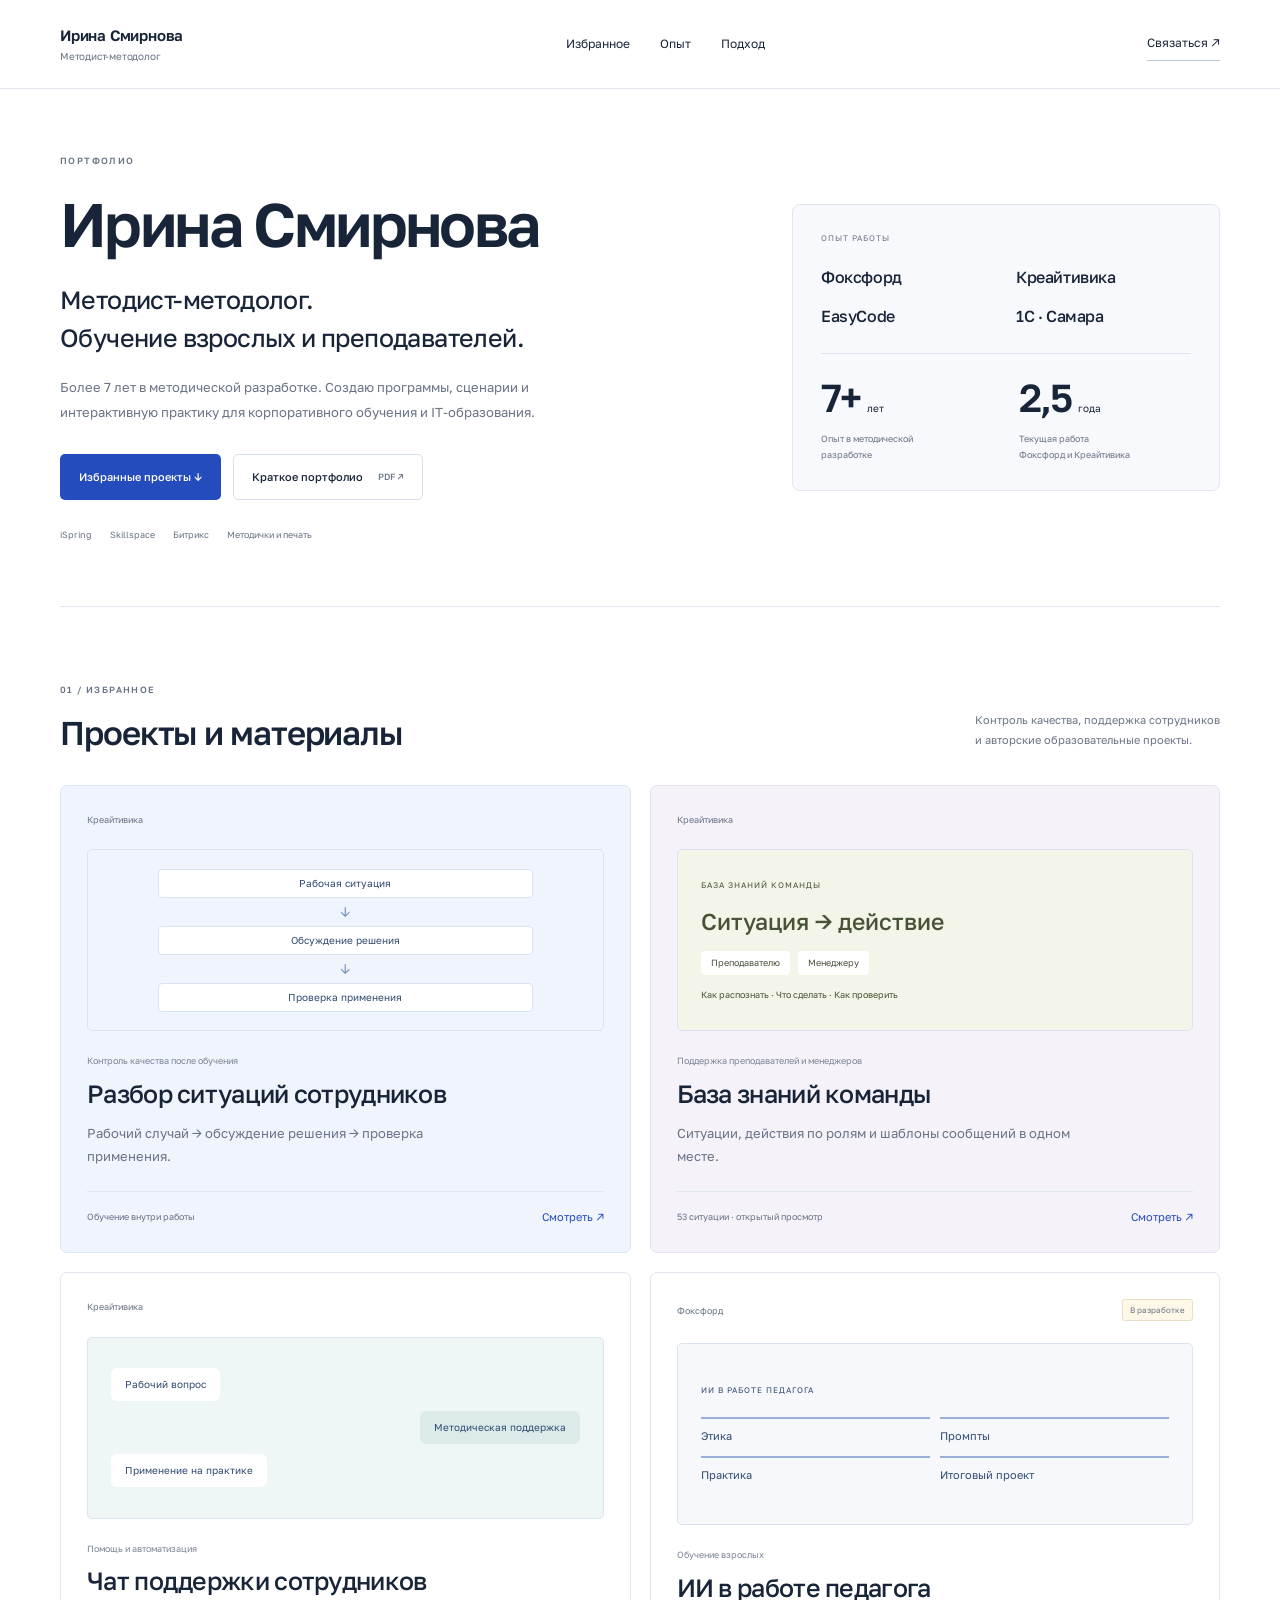
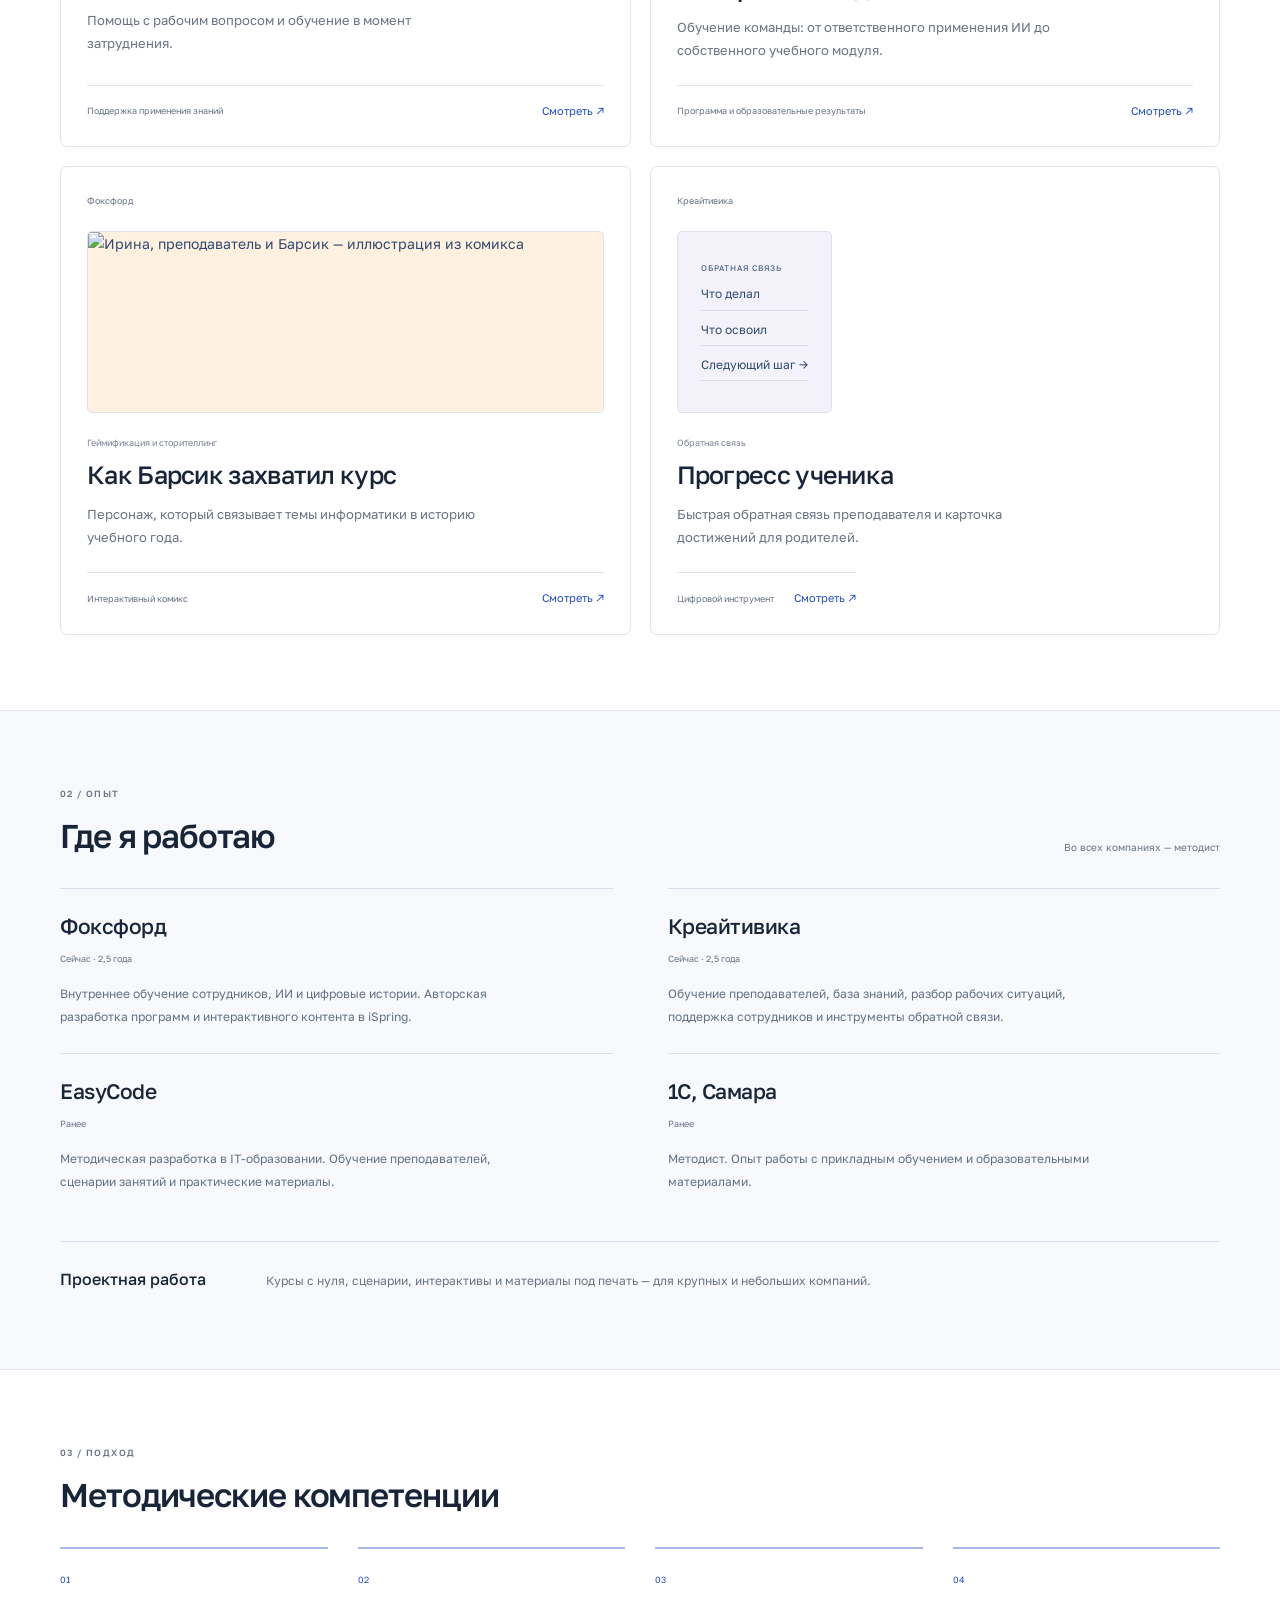
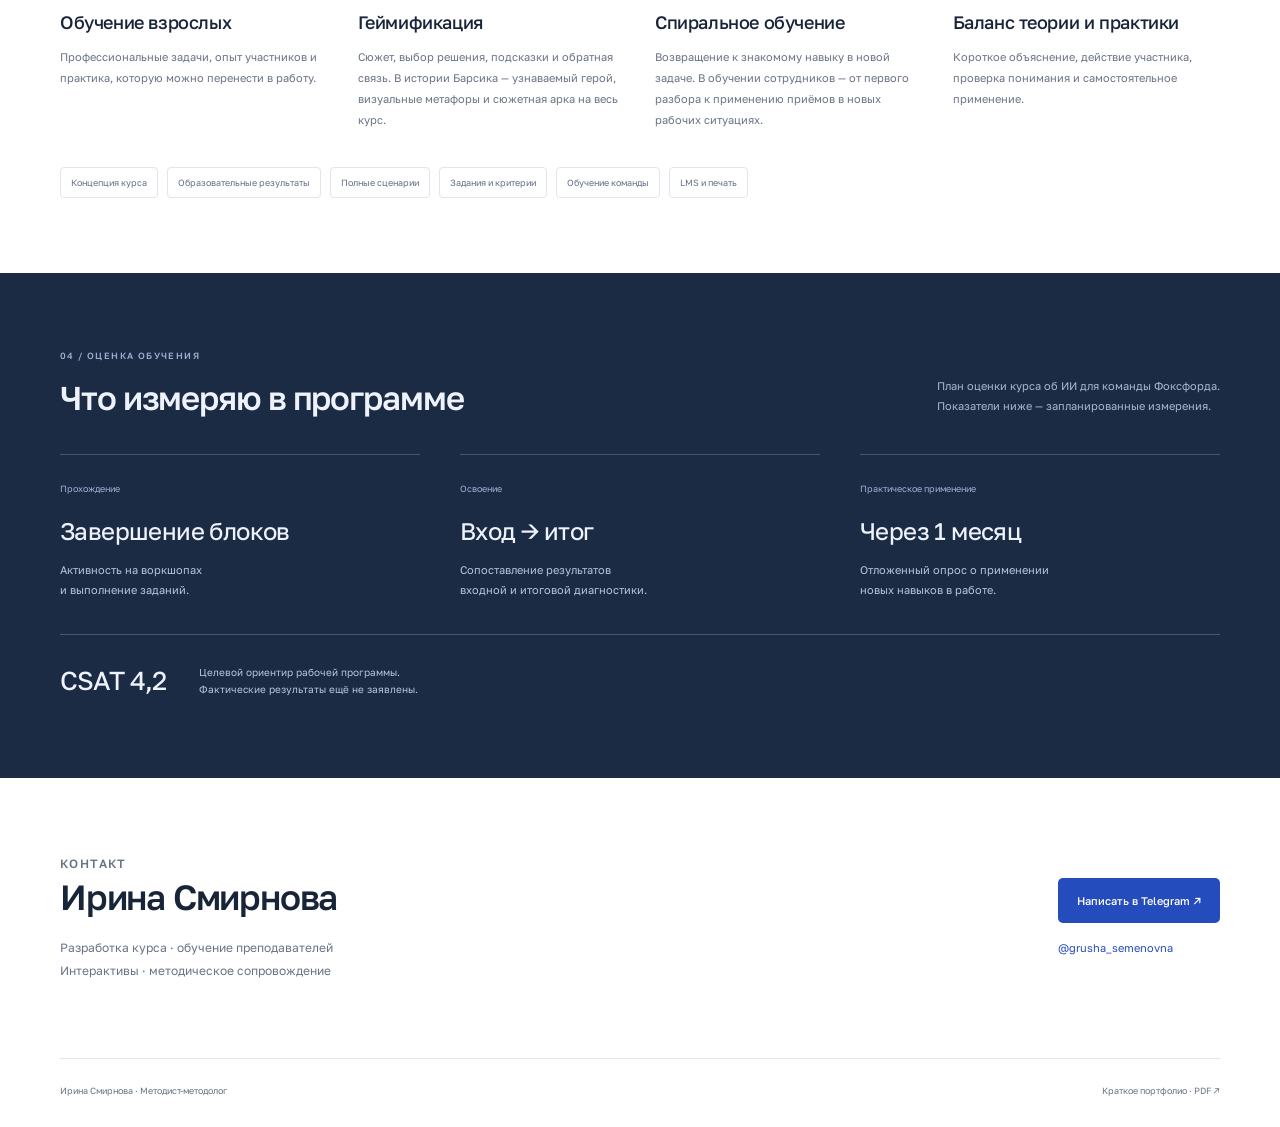
==== commit c4e28773: "Replace course samples with employee support and quality-control cases; add accessible AI plan and B" ====
--- a/index.html
+++ b/index.html
@@ -1,8 +1,8 @@
-<!doctype html><html lang="ru"><head><meta charset="utf-8"><meta name="viewport" content="width=device-width,initial-scale=1"><meta name="theme-color" content="#f8f9fc"><meta name="description" content="Ирина Смирнова — методист-методолог. Обучение взрослых и преподавателей, разработка курсов, геймификация, Python Pro и методические материалы."><title>Ирина Смирнова · Методист-методолог</title><link rel="stylesheet" href="style.css"><script src="app.js" defer></script></head><body><a class="skip" href="#main">К содержанию</a>
-<header class="header"><div class="wrap nav"><a class="signature" href="#main">Ирина Смирнова<span>Методист-методолог</span></a><nav aria-label="Навигация"><a href="#work">Избранное</a><a href="#experience">Опыт</a><a href="#approach">Подход</a></nav><a class="nav-contact" href="https://t.me/grusha_semenovna" target="_blank" rel="noopener noreferrer">Связаться ↗</a></div></header>
-<main id="main"><section class="hero wrap"><div><p class="eyebrow">ПОРТФОЛИО</p><h1>Ирина Смирнова</h1><p class="hero-role">Методист-методолог.<br>Обучение взрослых и преподавателей.</p><p class="hero-intro">Более 7 лет в методической разработке. Создаю программы, сценарии и интерактивную практику для корпоративного обучения и IT-образования.</p><div class="actions"><a class="button primary" href="#work">Избранные проекты ↓</a><a class="button secondary" href="irina-smirnova-portfolio.pdf" target="_blank" rel="noopener">Краткое портфолио <span class="file-label">PDF ↗</span></a></div><div class="hero-tools"><span>iSpring</span><span>Skillspace</span><span>Битрикс</span><span>Методички и печать</span></div></div><aside class="hero-aside"><div class="aside-label">ОПЫТ РАБОТЫ</div><div class="company-list"><span>Фоксфорд</span><span>Креайтивика</span><span>EasyCode</span><span>1С · Самара</span></div><div class="experience-numbers"><div><strong>7+<span>лет</span></strong><p>Опыт в методической<br>разработке</p></div><div><strong>2,5<span>года</span></strong><p>Текущая работа<br>Фоксфорд и Креайтивика</p></div></div></aside></section>
-<section class="section wrap" id="work"><div class="section-head"><div><p class="eyebrow">01 / ИЗБРАННОЕ</p><h2>Проекты и материалы</h2></div><p>Обучение команды, подготовка преподавателей<br>и инструменты методической работы.</p></div><div class="project-grid"><article class="project-card featured"><div class="card-meta"><span>Фоксфорд</span><span class="status">В разработке</span></div><div><p class="project-type">Обучение взрослых</p><h3>ИИ в работе педагога</h3><p class="card-subtitle">Программа для методистов, преподавателей и креаторов.</p></div><div class="card-bottom"><span>Программа, практика и итоговый проект</span><button data-open="ai" aria-label="Открыть проект: ИИ в работе педагога">Открыть <span aria-hidden="true">↗</span></button></div></article><article class="project-card featured"><div class="card-meta"><span>Фоксфорд</span></div><div><p class="project-type">Обучение преподавателей</p><h3>Цифровые истории</h3><p class="card-subtitle">От учебной идеи к сценарию и собственному замыслу.</p></div><div class="card-bottom"><span>Интерактивный практикум</span><button data-open="stories" aria-label="Открыть проект: Цифровые истории">Открыть <span aria-hidden="true">↗</span></button></div></article><article class="project-card "><div class="card-meta"><span>Креайтивика · Skillspace</span></div><div><p class="project-type">Проектное обучение</p><h3>Python Pro</h3><p class="card-subtitle">От отдельных конструкций к собственному приложению.</p></div><div class="card-bottom"><span>Программа и методические материалы</span><button data-open="python" aria-label="Открыть проект: Python Pro">Открыть <span aria-hidden="true">↗</span></button></div></article><article class="project-card "><div class="card-meta"><span>Креайтивика · Skillspace</span></div><div><p class="project-type">Обучение взрослых</p><h3>Обучение преподавателей</h3><p class="card-subtitle">Методические опоры для проведения занятий и работы с группой.</p></div><div class="card-bottom"><span>Обучение и база знаний</span><button data-open="teachers" aria-label="Открыть проект: Обучение преподавателей">Открыть <span aria-hidden="true">↗</span></button></div></article><article class="project-card "><div class="card-meta"><span>Креайтивика</span></div><div><p class="project-type">Методические материалы</p><h3>Карты обучения</h3><p class="card-subtitle">Темы и результаты модулей в понятном для ученика и семьи формате.</p></div><div class="card-bottom"><span>Карты A4 для печати</span><button data-open="maps" aria-label="Открыть проект: Карты обучения">Открыть <span aria-hidden="true">↗</span></button></div></article><article class="project-card "><div class="card-meta"><span>Креайтивика</span></div><div><p class="project-type">Обратная связь</p><h3>Прогресс ученика</h3><p class="card-subtitle">Быстрая обратная связь преподавателя и карточка достижений для родителей.</p></div><div class="card-bottom"><span>Цифровой инструмент</span><button data-open="progress" aria-label="Открыть проект: Прогресс ученика">Открыть <span aria-hidden="true">↗</span></button></div></article><article class="project-card "><div class="card-meta"><span>EasyCode</span></div><div><p class="project-type">Обучение преподавателей</p><h3>Подготовка к вводным урокам</h3><p class="card-subtitle">Как провести первую практику и объяснить материал начинающему.</p></div><div class="card-bottom"><span>Сценарии, вопросы и рекомендации</span><button data-open="intro" aria-label="Открыть проект: Подготовка к вводным урокам">Открыть <span aria-hidden="true">↗</span></button></div></article></div></section>
-<section class="experience-section" id="experience"><div class="section wrap"><div class="section-head"><div><p class="eyebrow">02 / ОПЫТ</p><h2>Где я работаю</h2></div><span class="small-label">Во всех компаниях — методист</span></div><div class="jobs"><article class="job"><div><h3>Фоксфорд</h3><span>Сейчас · 2,5 года</span></div><p>Внутреннее обучение сотрудников, ИИ и цифровые истории. Авторская разработка программ и интерактивного контента в iSpring.</p></article><article class="job"><div><h3>Креайтивика</h3><span>Сейчас · 2,5 года</span></div><p>Программы по IT, Python Pro, обучение преподавателей, карты обучения и инструменты обратной связи.</p></article><article class="job"><div><h3>EasyCode</h3><span>Ранее</span></div><p>Методическая разработка, материалы для преподавателей и подготовка к проведению вводных уроков.</p></article><article class="job"><div><h3>1С, Самара</h3><span>Ранее</span></div><p>Методист. Опыт работы с прикладным обучением и образовательными материалами.</p></article></div><div class="freelance"><h3>Проектная работа</h3><p>Курсы с нуля, сценарии, интерактивы и материалы под печать — для крупных и небольших компаний.</p></div></div></section>
-<section class="section wrap" id="approach"><div class="section-head"><div><p class="eyebrow">03 / ПОДХОД</p><h2>Методические компетенции</h2></div></div><div class="method-grid"><article><span>01</span><h3>Обучение взрослых</h3><p>Профессиональные задачи, опыт участников и практика, которую можно перенести в работу.</p></article><article><span>02</span><h3>Геймификация</h3><p>Сюжет, выбор решения, подсказки и обратная связь. В практикуме по цифровым историям — оценка идей и собственный замысел.</p></article><article><span>03</span><h3>Спиральное обучение</h3><p>Возвращение к знакомому навыку в новой задаче. В Python Pro — от функций и команд к полноценному диалогу и своему проекту.</p></article><article><span>04</span><h3>Баланс теории и практики</h3><p>Короткое объяснение, действие участника, проверка понимания и самостоятельное применение.</p></article></div><div class="skill-strip"><span>Концепция курса</span><span>Образовательные результаты</span><span>Полные сценарии</span><span>Задания и критерии</span><span>Обучение команды</span><span>LMS и печать</span></div></section>
-<section class="metrics-section"><div class="section wrap"><div class="section-head"><div><p class="eyebrow">04 / ОЦЕНКА ОБУЧЕНИЯ</p><h2>Что измеряю в программе</h2></div><p>План оценки курса об ИИ для команды Фоксфорда.<br>Показатели ниже — запланированные измерения.</p></div><div class="metrics"><article><span>Прохождение</span><h3>Завершение блоков</h3><p>Активность на воркшопах<br>и выполнение заданий.</p></article><article><span>Освоение</span><h3>Вход → итог</h3><p>Сопоставление результатов<br>входной и итоговой диагностики.</p></article><article><span>Практическое применение</span><h3>Через 1 месяц</h3><p>Отложенный опрос о применении<br>новых навыков в работе.</p></article></div><div class="csat"><strong>CSAT 4,2</strong><span>Целевой ориентир рабочей программы.<br>Фактические результаты ещё не заявлены.</span></div></div></section>
+<!doctype html><html lang="ru"><head><meta charset="utf-8"><meta name="viewport" content="width=device-width,initial-scale=1"><meta name="theme-color" content="#f8f9fc"><meta name="description" content="Ирина Смирнова — методист-методолог. Обучение взрослых и преподавателей, разработка курсов, геймификация, контроль качества и автоматизация методической работы."><title>Ирина Смирнова · Методист-методолог</title><link rel="stylesheet" href="style.css"><link rel="stylesheet" href="cases.css"></head><body><a class="skip" href="#main">К содержанию</a>
+<header class="header"><div class="wrap nav"><a class="signature" href="#main">Ирина Смирнова<span>Методист-методолог</span></a><nav aria-label="Навигация"><a href="#work">Избранное</a><a href="#experience">Опыт</a><a href="#approach">Подход</a></nav><a class="nav-contact" href="https://t.me/grusha_semenovna" target="_blank" rel="noopener noreferrer">Связаться ↗</a></div></header>
+<main id="main"><section class="hero wrap"><div><p class="eyebrow">ПОРТФОЛИО</p><h1>Ирина Смирнова</h1><p class="hero-role">Методист-методолог.<br>Обучение взрослых и преподавателей.</p><p class="hero-intro">Более 7 лет в методической разработке. Создаю программы, сценарии и интерактивную практику для корпоративного обучения и IT-образования.</p><div class="actions"><a class="button primary" href="#work">Избранные проекты ↓</a><a class="button secondary" href="irina-smirnova-portfolio.pdf" target="_blank" rel="noopener">Краткое портфолио <span class="file-label">PDF ↗</span></a></div><div class="hero-tools"><span>iSpring</span><span>Skillspace</span><span>Битрикс</span><span>Методички и печать</span></div></div><aside class="hero-aside"><div class="aside-label">ОПЫТ РАБОТЫ</div><div class="company-list"><span>Фоксфорд</span><span>Креайтивика</span><span>EasyCode</span><span>1С · Самара</span></div><div class="experience-numbers"><div><strong>7+<span>лет</span></strong><p>Опыт в методической<br>разработке</p></div><div><strong>2,5<span>года</span></strong><p>Текущая работа<br>Фоксфорд и Креайтивика</p></div></div></aside></section>
+<section class="section wrap" id="work"><div class="section-head"><div><p class="eyebrow">01 / ИЗБРАННОЕ</p><h2>Проекты и материалы</h2></div><p>Контроль качества, поддержка сотрудников<br>и авторские образовательные проекты.</p></div><div class="project-grid"><article class="project-card featured"><div class="card-meta"><span>Креайтивика</span></div><a class="card-visual" href="cases/control.html" aria-label="Смотреть: Разбор ситуаций сотрудников"><div class="artifact-mini flow-mini"><span>Рабочая ситуация</span><b>↓</b><span>Обсуждение решения</span><b>↓</b><span>Проверка применения</span></div></a><div><p class="project-type">Контроль качества после обучения</p><h3><a href="cases/control.html">Разбор ситуаций сотрудников</a></h3><p class="card-subtitle">Рабочий случай → обсуждение решения → проверка применения.</p></div><div class="card-bottom"><span>Обучение внутри работы</span><a class="case-link" href="cases/control.html">Смотреть <span aria-hidden="true">↗</span></a></div></article><article class="project-card featured"><div class="card-meta"><span>Креайтивика</span></div><a class="card-visual" href="cases/knowledge.html" aria-label="Смотреть: База знаний команды"><div class="artifact-mini knowledge-mini"><small>БАЗА ЗНАНИЙ КОМАНДЫ</small><strong>Ситуация → действие</strong><div><span>Преподавателю</span><span>Менеджеру</span></div><p>Как распознать · Что сделать · Как проверить</p></div></a><div><p class="project-type">Поддержка преподавателей и менеджеров</p><h3><a href="cases/knowledge.html">База знаний команды</a></h3><p class="card-subtitle">Ситуации, действия по ролям и шаблоны сообщений в одном месте.</p></div><div class="card-bottom"><span>53 ситуации · открытый просмотр</span><a class="case-link" href="cases/knowledge.html">Смотреть <span aria-hidden="true">↗</span></a></div></article><article class="project-card "><div class="card-meta"><span>Креайтивика</span></div><a class="card-visual" href="cases/assistant.html" aria-label="Смотреть: Чат поддержки сотрудников"><div class="artifact-mini chat-mini"><span>Рабочий вопрос</span><span>Методическая поддержка</span><span>Применение на практике</span></div></a><div><p class="project-type">Помощь и автоматизация</p><h3><a href="cases/assistant.html">Чат поддержки сотрудников</a></h3><p class="card-subtitle">Помощь с рабочим вопросом и обучение в момент затруднения.</p></div><div class="card-bottom"><span>Поддержка применения знаний</span><a class="case-link" href="cases/assistant.html">Смотреть <span aria-hidden="true">↗</span></a></div></article><article class="project-card "><div class="card-meta"><span>Фоксфорд</span><span class="status">В разработке</span></div><a class="card-visual" href="cases/ai.html" aria-label="Смотреть: ИИ в работе педагога"><div class="artifact-mini plan-mini"><small>ИИ В РАБОТЕ ПЕДАГОГА</small><div><span>Этика</span><span>Промпты</span><span>Практика</span><span>Итоговый проект</span></div></div></a><div><p class="project-type">Обучение взрослых</p><h3><a href="cases/ai.html">ИИ в работе педагога</a></h3><p class="card-subtitle">Обучение команды: от ответственного применения ИИ до собственного учебного модуля.</p></div><div class="card-bottom"><span>Программа и образовательные результаты</span><a class="case-link" href="cases/ai.html">Смотреть <span aria-hidden="true">↗</span></a></div></article><article class="project-card "><div class="card-meta"><span>Фоксфорд</span></div><a class="card-visual" href="cases/barsik.html" aria-label="Смотреть: Как Барсик захватил курс"><div class="artifact-mini comic-mini"><img src="https://smirnovairina7090-blip.github.io/barsik-comic/assets/hero.webp" alt="Ирина, преподаватель и Барсик — иллюстрация из комикса" loading="lazy"></div></a><div><p class="project-type">Геймификация и сторителлинг</p><h3><a href="cases/barsik.html">Как Барсик захватил курс</a></h3><p class="card-subtitle">Персонаж, который связывает темы информатики в историю учебного года.</p></div><div class="card-bottom"><span>Интерактивный комикс</span><a class="case-link" href="cases/barsik.html">Смотреть <span aria-hidden="true">↗</span></a></div></article><article class="project-card "><div class="card-meta"><span>Креайтивика</span></div><a class="card-visual" href="cases/progress.html" aria-label="Смотреть: Прогресс ученика"><div class="artifact-mini progress-mini"><small>ОБРАТНАЯ СВЯЗЬ</small><span>Что делал</span><span>Что освоил</span><span>Следующий шаг →</span></div></a><div><p class="project-type">Обратная связь</p><h3><a href="cases/progress.html">Прогресс ученика</a></h3><p class="card-subtitle">Быстрая обратная связь преподавателя и карточка достижений для родителей.</p></div><div class="card-bottom"><span>Цифровой инструмент</span><a class="case-link" href="cases/progress.html">Смотреть <span aria-hidden="true">↗</span></a></div></article></div></section>
+<section class="experience-section" id="experience"><div class="section wrap"><div class="section-head"><div><p class="eyebrow">02 / ОПЫТ</p><h2>Где я работаю</h2></div><span class="small-label">Во всех компаниях — методист</span></div><div class="jobs"><article class="job"><div><h3>Фоксфорд</h3><span>Сейчас · 2,5 года</span></div><p>Внутреннее обучение сотрудников, ИИ и цифровые истории. Авторская разработка программ и интерактивного контента в iSpring.</p></article><article class="job"><div><h3>Креайтивика</h3><span>Сейчас · 2,5 года</span></div><p>Обучение преподавателей, база знаний, разбор рабочих ситуаций, поддержка сотрудников и инструменты обратной связи.</p></article><article class="job"><div><h3>EasyCode</h3><span>Ранее</span></div><p>Методическая разработка в IT-образовании. Обучение преподавателей, сценарии занятий и практические материалы.</p></article><article class="job"><div><h3>1С, Самара</h3><span>Ранее</span></div><p>Методист. Опыт работы с прикладным обучением и образовательными материалами.</p></article></div><div class="freelance"><h3>Проектная работа</h3><p>Курсы с нуля, сценарии, интерактивы и материалы под печать — для крупных и небольших компаний.</p></div></div></section>
+<section class="section wrap" id="approach"><div class="section-head"><div><p class="eyebrow">03 / ПОДХОД</p><h2>Методические компетенции</h2></div></div><div class="method-grid"><article><span>01</span><h3>Обучение взрослых</h3><p>Профессиональные задачи, опыт участников и практика, которую можно перенести в работу.</p></article><article><span>02</span><h3>Геймификация</h3><p>Сюжет, выбор решения, подсказки и обратная связь. В истории Барсика — узнаваемый герой, визуальные метафоры и сюжетная арка на весь курс.</p></article><article><span>03</span><h3>Спиральное обучение</h3><p>Возвращение к знакомому навыку в новой задаче. В обучении сотрудников — от первого разбора к применению приёмов в новых рабочих ситуациях.</p></article><article><span>04</span><h3>Баланс теории и практики</h3><p>Короткое объяснение, действие участника, проверка понимания и самостоятельное применение.</p></article></div><div class="skill-strip"><span>Концепция курса</span><span>Образовательные результаты</span><span>Полные сценарии</span><span>Задания и критерии</span><span>Обучение команды</span><span>LMS и печать</span></div></section>
+<section class="metrics-section"><div class="section wrap"><div class="section-head"><div><p class="eyebrow">04 / ОЦЕНКА ОБУЧЕНИЯ</p><h2>Что измеряю в программе</h2></div><p>План оценки курса об ИИ для команды Фоксфорда.<br>Показатели ниже — запланированные измерения.</p></div><div class="metrics"><article><span>Прохождение</span><h3>Завершение блоков</h3><p>Активность на воркшопах<br>и выполнение заданий.</p></article><article><span>Освоение</span><h3>Вход → итог</h3><p>Сопоставление результатов<br>входной и итоговой диагностики.</p></article><article><span>Практическое применение</span><h3>Через 1 месяц</h3><p>Отложенный опрос о применении<br>новых навыков в работе.</p></article></div><div class="csat"><strong>CSAT 4,2</strong><span>Целевой ориентир рабочей программы.<br>Фактические результаты ещё не заявлены.</span></div></div></section>
 <section class="contact section wrap"><div><p class="eyebrow">КОНТАКТ</p><h2>Ирина Смирнова</h2><p>Разработка курса · обучение преподавателей<br>Интерактивы · методическое сопровождение</p></div><div><a class="button primary" href="https://t.me/grusha_semenovna" target="_blank" rel="noopener noreferrer">Написать в Telegram ↗</a><a class="contact-handle" href="https://t.me/grusha_semenovna" target="_blank" rel="noopener noreferrer">@grusha_semenovna</a></div></section></main><footer class="wrap footer"><span>Ирина Смирнова · Методист-методолог</span><a href="irina-smirnova-portfolio.pdf" target="_blank" rel="noopener">Краткое портфолио · PDF ↗</a></footer><dialog id="project-dialog" aria-labelledby="project-title"><div class="dialog-top"><span id="project-company"></span><button id="close-project" aria-label="Закрыть">×</button></div><div id="project-content"></div></dialog></body></html>
--- a/cases.css
+++ b/cases.css
@@ -0,0 +1,3 @@
+.project-card,.project-card:last-child{display:flex;grid-column:auto;min-height:0;padding:26px;gap:22px}.project-card:last-child .card-meta{display:flex;padding:0}.project-card:last-child .card-bottom{grid-column:auto}.card-visual{display:block}.artifact-mini{height:182px;border:1px solid #dbe3ef;border-radius:5px;background:#f6f8fc;overflow:hidden;padding:23px;color:#304b70}.artifact-mini small{font-size:8px;letter-spacing:1px;display:block}.flow-mini{display:flex;align-items:center;justify-content:center;gap:7px;flex-direction:column;background:#f0f4fc}.flow-mini span{background:white;border:1px solid #d8e2f2;border-radius:4px;padding:5px 20px;font-size:10px;width:80%;text-align:center}.flow-mini b{line-height:1;font-weight:400;color:#7793bf}.knowledge-mini{background:#f2f5e8;color:#485237;display:flex;flex-direction:column;justify-content:center}.knowledge-mini strong{font-size:23px;font-weight:500;margin:10px 0}.knowledge-mini div{display:flex;gap:8px}.knowledge-mini div span{background:white;border-radius:4px;font-size:9px;padding:4px 10px}.knowledge-mini p{font-size:9px;margin:12px 0 0}.chat-mini{display:flex;flex-direction:column;gap:10px;justify-content:center;background:#eff6f6}.chat-mini span{padding:8px 14px;border-radius:6px;background:white;font-size:10px;width:max-content;max-width:100%}.chat-mini span:nth-child(2){background:#dcebea;align-self:flex-end}.plan-mini{display:flex;flex-direction:column;justify-content:center}.plan-mini div{display:grid;grid-template-columns:1fr 1fr;gap:10px;margin-top:20px}.plan-mini span{border-top:2px solid #9dafd8;padding-top:8px;font-size:11px}.comic-mini{padding:0;background:#fff0df}.comic-mini img{width:100%;height:100%;object-fit:cover}.progress-mini{background:#f3f1fa;display:flex;flex-direction:column;gap:9px;justify-content:center}.progress-mini span{font-size:12px;border-bottom:1px solid #ded9ed;padding-bottom:5px}.case-link{color:var(--blue);font-size:11px;white-space:nowrap}.card-bottom{margin-top:auto}.card-subtitle{font-size:13px}.project-card h3{font-size:25px}.case-nav{display:flex;justify-content:space-between;align-items:center;height:80px;font-size:12px}.case-page{max-width:1080px}.case-heading{padding:65px 0 45px;border-bottom:1px solid var(--line)}.case-heading h1{font-size:clamp(34px,4.7vw,54px);line-height:1.13;letter-spacing:-1.8px;font-weight:550;margin:0 0 23px;max-width:850px}.case-subtitle{font-size:18px;line-height:1.6;max-width:750px;color:#65738a}.case-tags{display:flex;flex-wrap:wrap;gap:10px;margin:28px 0 0}.case-tags span{font-size:10px;border:1px solid var(--line);border-radius:4px;padding:6px 10px}.case-section{padding:42px 0;border-bottom:1px solid var(--line)}.case-section>h2{font-size:29px;font-weight:500;line-height:1.25;letter-spacing:-.8px;margin:0 0 27px}.case-lead{font-size:18px;line-height:1.8;max-width:800px}.case-caption,figcaption{font-size:11px;line-height:1.8;color:var(--muted);margin:20px 0}.case-list{list-style:none;margin:0;padding:0;max-width:840px}.case-list li{font-size:14px;line-height:1.9;padding:14px 0;border-bottom:1px solid #e9edf3}.case-steps{list-style:none;padding:0;display:grid;grid-template-columns:repeat(3,1fr);gap:30px;margin:0 0 30px}.case-steps li{border-top:2px solid #b3c1df;padding-top:18px}.case-steps li>span{font-size:10px;color:var(--blue)}.case-steps h3{font-size:22px;font-weight:500;line-height:1.3;margin:20px 0 14px}.case-steps p{font-size:13px;line-height:1.9;color:#63718a;margin:0}.case-facts{display:grid;grid-template-columns:repeat(3,1fr);gap:25px;margin:32px 0}.case-facts div{border-left:2px solid #ccd6eb;padding-left:20px}.case-facts strong{display:block;font-size:34px;font-weight:500;letter-spacing:-1px;line-height:1.2}.case-facts span{display:block;font-size:11px;color:var(--muted);margin-top:12px}.knowledge-example{display:grid;grid-template-columns:1.6fr 1fr;gap:45px;padding:30px;background:#f6f8ef;border:1px solid #e2e7d6;border-radius:7px;margin-bottom:28px}.knowledge-example h3{font-size:25px;font-weight:500;line-height:1.3;margin:0 0 20px}.knowledge-example h4{font-size:14px;margin:24px 0 10px}.knowledge-example p,.knowledge-example li{font-size:13px;line-height:1.9;color:#5b6852}.knowledge-example ol{padding-left:19px}.knowledge-example li{margin:10px 0}.knowledge-example figure{margin:0}.knowledge-example img{width:100%;border:1px solid #dce0d4;border-radius:5px}.lesson-types{display:grid;grid-template-columns:1fr 1fr;gap:24px}.lesson-types article{padding:24px;border:1px solid var(--line);border-radius:5px}.lesson-types article>span{font-size:10px;color:var(--blue)}.lesson-types h3{font-size:20px;font-weight:500;margin:14px 0}.lesson-types p{font-size:13px;color:var(--muted);line-height:1.8}.program-block{border:1px solid var(--line);border-radius:6px;margin:14px 0;background:#fff}.program-block summary{display:flex;align-items:center;gap:20px;padding:22px;cursor:pointer;font-size:18px;line-height:1.5;list-style:none}.program-block summary::-webkit-details-marker{display:none}.program-block summary span{font-size:10px;color:#8092b1}.program-block summary b{font-size:24px;font-weight:400;margin-left:auto;color:var(--blue)}.program-block[open] summary b{transform:rotate(45deg)}.program-content{padding:0 24px 20px}.program-content article{border-top:1px solid var(--line);padding:22px 0}.program-content h3{font-size:20px;font-weight:500;margin:0 0 12px;line-height:1.4}.program-content h4{font-size:11px;letter-spacing:.4px;color:#435b83;margin:20px 0 6px}.program-content p{font-size:13px;line-height:1.9;color:#63718a;margin:8px 0}.format-tag{display:inline-block;font-size:9px;background:#f0f3fa;padding:4px 9px;border-radius:3px}.program-content .control-label{font-size:10px;color:#516b96}.comic-cover{margin:0 0 28px}.comic-cover img{width:100%;max-height:520px;object-fit:cover;border-radius:6px}.case-end{display:flex;justify-content:space-between;gap:30px;padding:38px 0;font-size:12px;color:var(--blue)}
+@media(max-width:760px){.case-heading{padding-top:42px}.case-steps{grid-template-columns:1fr}.case-steps li{padding-bottom:12px}.case-steps h3{margin-top:13px}.knowledge-example{grid-template-columns:1fr;gap:25px}.knowledge-example figure{max-width:360px;margin:auto}.case-heading h1{letter-spacing:-1.2px}.case-subtitle{font-size:16px}.case-facts{gap:15px}.case-facts strong{font-size:26px}.case-facts span{font-size:9px}.project-card,.project-card:last-child{padding:23px}.case-facts div{padding-left:12px}.case-section>h2{font-size:26px}}
+@media(max-width:560px){.case-nav{height:80px;gap:25px;font-size:10px}.case-nav .signature{font-size:13px}.case-section{padding:32px 0}.case-heading{padding:35px 0}.case-heading .eyebrow{font-size:8px;line-height:1.9}.case-heading h1{font-size:34px}.case-subtitle{font-size:15px}.case-tags{gap:7px}.case-tags span{font-size:9px}.case-facts{grid-template-columns:1fr 1fr;gap:22px}.case-facts div:last-child{grid-column:1/-1}.case-facts span{font-size:11px}.case-facts strong{font-size:30px}.knowledge-example{padding:22px}.lesson-types{grid-template-columns:1fr}.program-block summary{font-size:16px;padding:18px;gap:12px}.program-content{padding:0 18px 10px}.program-content h3{font-size:18px}.case-end{font-size:11px;gap:24px}.case-lead{font-size:16px}.artifact-mini{height:175px}}
